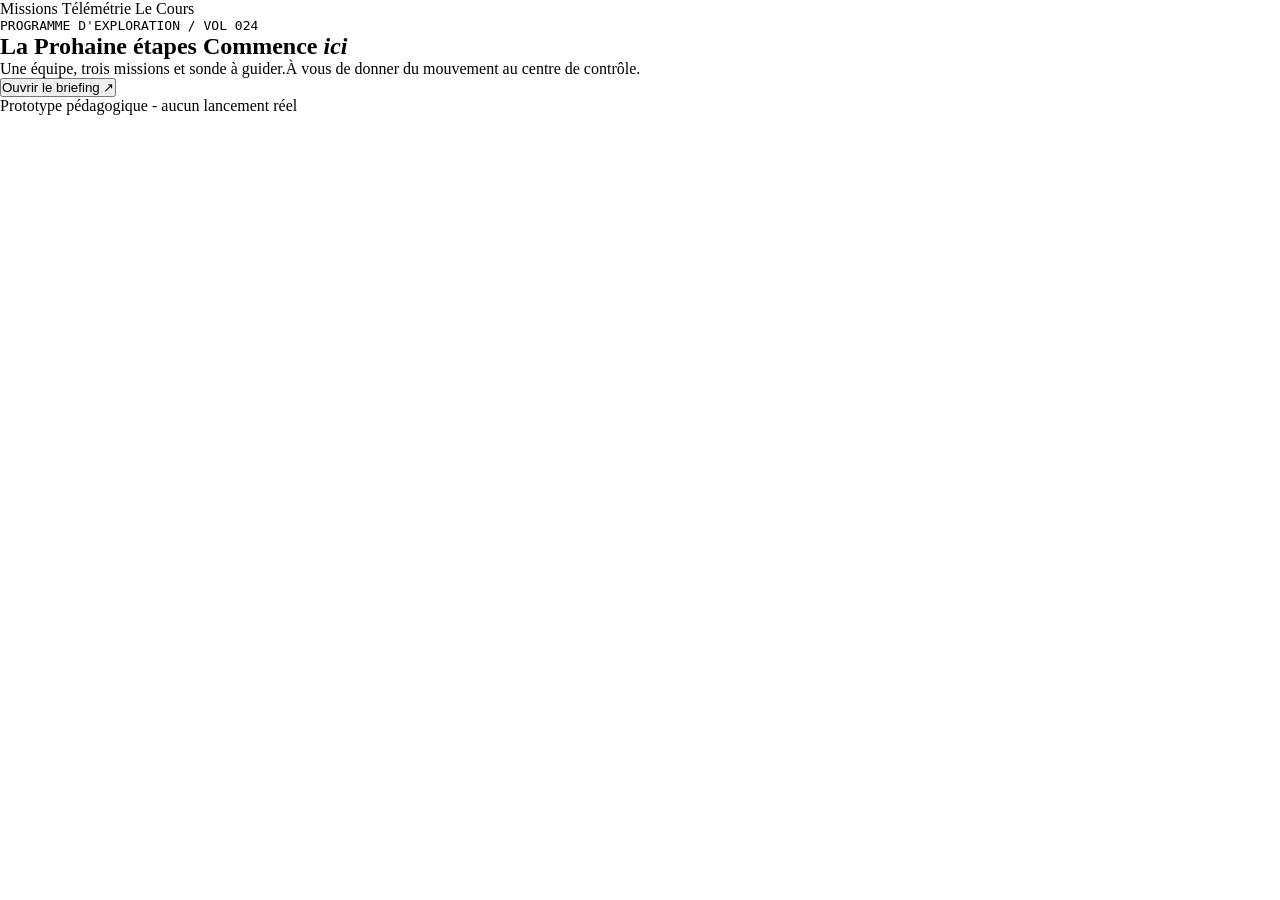
==== html/home.html @ 270e5af7 "creation des différrente page et début de création du contenue du home.html et home.css" ====
<!DOCTYPE html>
<html lang="en">
<head>
    <meta charset="UTF-8">
    <meta name="viewport" content="width=device-width, initial-scale=1.0">
    <title>Orbit | Le Centre de controle</title>
    <link rel="stylesheet" href="../css/home.css">
</head>
<body>
    <section id="navbar">
    <nav>
        <ul>
            <li>Missions</li>
            <li>Télémétrie</li>
            <li>Le Cours</li>

        </ul>

    </nav>
    </section>

    <section id="principal">

        <pre>PROGRAMME D'EXPLORATION / VOL 024</pre>
        <h1>La Prohaine étapes Commence <i>ici</i></h1>

        <P>Une équipe, trois missions et sonde à guider.À vous de donner du mouvement au centre de contrôle.</P>

        <button>
            <p>Ouvrir le briefing ↗</p>
        </button>
        <P>Prototype pédagogique - aucun lancement réel</P>


    </section>
    <section id="missions">

    </section>
    <section id="mission_en_mouvement">


    </section>
    <search id="equipe_et_consignes">
        <section class="equipe">

        </section>

        <section class="consignes">

        </section>

    </search>
    <footer>



    </footer>
</body>
</html>
---- css/home.css ----
*{
    padding: 0%;
    margin: 0%;
}
:root{
    --color-main: #F5F2E8;
    --color-txt-button: white;  
  --accent-primary: #006549;
  --accent-light: #A3C5B5; 
  --text-primary: #1D1D1D;     
  --text-secondary: #5A5A5A; 
  --status-success: #2E6F40; 
   --status-warning: #D15B47;
  --status-inactive: #E0E0E0;
  --border-color: #EAEAEA;
  
}
}
body{
    background-color: var(--color-main);

}
#navbar{
    nav{
        background-color: var(--color-button);
        ul{
            li{ 
                display: inline-flex;
                flex-direction: row;
                justify-items: end               
        }
    }
}
#principal{
    button{
        color: var(--color-txt-button );
        border-radius: 0.4rem;
        font-size: 1rem;
        padding: 0.5rem;
        box-shadow: none;
        background-color: var(--color-button);
    }
}
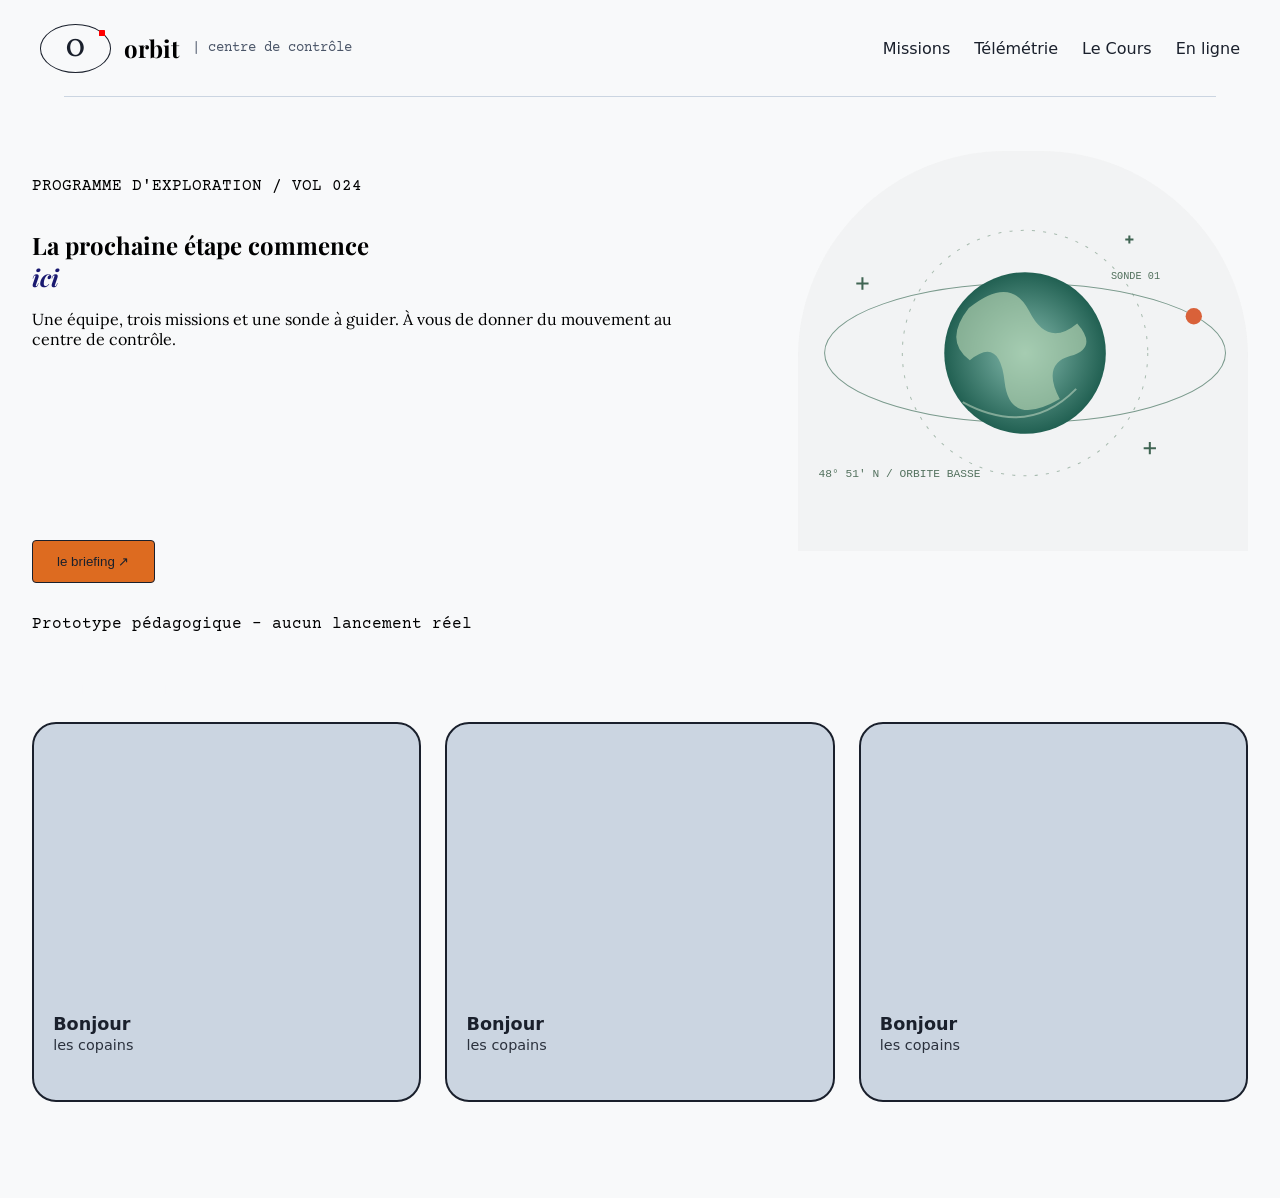
==== commit b13b0506: "amelioration nav + ajout card + image" ====
--- a/html/home.html
+++ b/html/home.html
@@ -1,59 +1,167 @@
 <!DOCTYPE html>
-<html lang="en">
+<html lang="fr-BE">
+
 <head>
     <meta charset="UTF-8">
     <meta name="viewport" content="width=device-width, initial-scale=1.0">
-    <title>Orbit | Le Centre de controle</title>
+    <title>Orbit | Le Centre de contrôle</title>
     <link rel="stylesheet" href="../css/home.css">
 </head>
+
 <body>
-    <section id="navbar">
+    <!-- NAVIGATION BAR -->
+ <section id="navbar">
     <nav>
+        <div class="bloc-logo">
+            <div class="logo">
+                <p>O</p>
+                <div class="red_square"></div>
+            </div>
+            <h4>orbit</h4>
+            <pre class="centre">| centre de contrôle</pre>
+        </div>
+
         <ul>
-            <li>Missions</li>
-            <li>Télémétrie</li>
-            <li>Le Cours</li>
+            <li><a href="../html/missions.html">Missions</a></li>
+            <li><a href="../html/Telemetrie.html">Télémétrie</a></li>
+            <li><a href="../html/cours.html">Le Cours</a></li>
+            <li>En ligne</li>
+        </ul>
+        
+        <div class="ligne"></div>
+    </nav>
+</section>
 
-        </ul>
+    <!-- SECTION PRINCIPALE -->
+        <section id="principal">
+        
 
-    </nav>
-    </section>
-
-    <section id="principal">
-
-        <pre>PROGRAMME D'EXPLORATION / VOL 024</pre>
-        <h1>La Prohaine étapes Commence <i>ici</i></h1>
-
-        <P>Une équipe, trois missions et sonde à guider.À vous de donner du mouvement au centre de contrôle.</P>
-
-        <button>
-            <p>Ouvrir le briefing ↗</p>
-        </button>
-        <P>Prototype pédagogique - aucun lancement réel</P>
-
-
-    </section>
-    <section id="missions">
-
-    </section>
-    <section id="mission_en_mouvement">
-
-
-    </section>
-    <search id="equipe_et_consignes">
-        <section class="equipe">
-
+            <pre>PROGRAMME D'EXPLORATION / VOL 024</pre>
+            <h1>La prochaine étape commence <i>ici</i></h1>
+            <p>Une équipe, trois missions et une sonde à guider. À vous de donner du mouvement au centre de contrôle.</p>
+            <svg viewBox="0 0 440 310" xmlns="http://www.w3.org/2000/svg">
+      <defs>
+        <radialGradient id="planet">
+          <stop stop-color="#88beb1" />
+          <stop offset="1" stop-color="#216052" />
+        </radialGradient>
+      </defs>
+      <circle
+        cx="222"
+        cy="157"
+        r="120"
+        fill="none"
+        stroke="#a9bcb0"
+        stroke-dasharray="3 8"
+      />
+      <ellipse
+        cx="222"
+        cy="157"
+        rx="196"
+        ry="68"
+        fill="none"
+        stroke="#7c9b8e"
+      />
+      <circle id="splanet" cx="222" cy="157" r="79" fill="url(#planet)" />
+      <path
+        d="M167 113q41-33 59 3t47 12q21 24-7 32t-10 42q-49 28-54-17t-34-21q-26-19-1-51"
+        fill="#b6d4b3"
+        opacity=".65"
+      />
+      <path
+        d="M161 205q64 35 111-13"
+        fill="none"
+        stroke="#d1e4cd"
+        stroke-width="2"
+        opacity=".5"
+      />
+      <circle cx="387" cy="121" r="8" fill="#d96139" />
+      <path
+        d="M57 89h12m-6-6v12M338 250h12m-6-6v12M320 46h8m-4-4v8"
+        stroke="#406453"
+        stroke-width="2"
+      />
+      <text
+        x="20"
+        y="278"
+        fill="#53715e"
+        font-size="11"
+        font-family="monospace"
+      >
+        48° 51′ N / ORBITE BASSE
+      </text>
+      <text
+        x="306"
+        y="85"
+        fill="#53715e"
+        font-size="10"
+        font-family="monospace"
+      >
+        SONDE 01
+      </text>
+    </svg>
+            
+            <button><a href="https://google.com"> le briefing ↗</a></button>
+            
+            <pre class="prototype">Prototype pédagogique - aucun lancement réel</pre>
+            <div class="ligne"></div>
         </section>
 
-        <section class="consignes">
+        <!-- SECTION MISSIONS -->
+        <section id="missions">
+            <pre class="feuille">01 / FEUILLE DE ROUTE</pre>
+            
+            <div id="vos_missions">
+                <div class="card">
+                    <div class="card-head">
+                        <!-- <img src="../img/photomat-automobile-3204789.jpg" alt="Description de la photo automobile"> -->
+                    </div>
+                    <div class="card-body">
+                        <h4 class="card-title">Bonjour</h4>
+                        <p class="card-text">les copains</p>
+                    </div>
+                </div>
 
+                <div class="card">
+                    <div class="card-head">
+                        <!-- <img src="../img/photomat-automobile-3204789.jpg" alt="Description de la photo automobile"> -->
+                    </div>
+                    <div class="card-body">
+                        <h4 class="card-title">Bonjour</h4>
+                        <p class="card-text">les copains</p>
+                    </div>
+                </div>
+
+                <div class="card">
+                    <div class="card-head">
+                        <!-- <img src="../img/photomat-automobile-3204789.jpg" alt="Description de la photo automobile"> -->
+                    </div>
+                    <div class="card-body">
+                        <h4 class="card-title">Bonjour</h4>
+                        <p class="card-text">les copains</p>
+                    </div>
+                </div>
+            </div>
         </section>
 
-    </search>
+        <section id="mission_en_mouvement">
+            <!-- Contenu futur -->
+        </section>
+
+        <div id="equipe_et_consignes">
+            <section class="equipe">
+                <!-- Contenu équipe -->
+            </section>
+
+            <section class="consignes">
+                <!-- Contenu consignes -->
+            </section>
+        </div>
+    </main>
+
     <footer>
-
-
-
+        <!-- Pied de page -->
     </footer>
 </body>
-</html> +
+</html>
--- a/css/home.css
+++ b/css/home.css
@@ -1,43 +1,268 @@
-*{
-    padding: 0%;
-    margin: 0%;
-}
-:root{
-    --color-main: #F5F2E8;
-    --color-txt-button: white;  
-  --accent-primary: #006549;
-  --accent-light: #A3C5B5; 
-  --text-primary: #1D1D1D;     
-  --text-secondary: #5A5A5A; 
-  --status-success: #2E6F40; 
-   --status-warning: #D15B47;
-  --status-inactive: #E0E0E0;
-  --border-color: #EAEAEA;
-  
-}
-}
-body{
+/* 1. Imports de polices (au tout début du fichier) */
+@import url('https://fonts.googleapis.com/css2?family=Courier+Prime:ital,wght@0,400;0,700;1,400;1,700&family=Lora:ital,wght@0,400;0,700;1,400&family=Playfair+Display:ital,wght@0,400;0,700;1,400&display=swap');
+
+/* 2. Reset des marges et paddings */
+* {
+    padding: 0;
+    margin: 0;
+    box-sizing: border-box;
+}
+
+/* 3. Variables globales */
+:root {    
+    --color-main: #F8F9FA;      
+    --color-text-main: #1A202C;  
+    --color-txt-button: #FFFFFF;
+    --accent-primary: #191970;   
+    --accent-light: #D4AF37;     
+    --text-primary: #1A202C;     
+    --text-secondary: #4A5568;   
+    --status-success: #2F855A;   
+    --status-warning: #DD6B20;   
+    --status-inactive: #A0AEC0;  
+    --border-color: #E2E8F0;    
+    --square-color: red;
+    --line-color: #CBD5E1;
+    --light-gray: #e0e0e042;      
+
+    
+    /* Polices */
+    --font-principal: 'Playfair Display', serif;
+    --font-text: 'Lora', serif;
+    --font-pre: 'Courier Prime', monospace;
+}
+
+body {
     background-color: var(--color-main);
-
-}
-#navbar{
-    nav{
-        background-color: var(--color-button);
-        ul{
-            li{ 
-                display: inline-flex;
-                flex-direction: row;
-                justify-items: end               
-        }
-    }
-}
-#principal{
-    button{
-        color: var(--color-txt-button );
-        border-radius: 0.4rem;
-        font-size: 1rem;
-        padding: 0.5rem;
-        box-shadow: none;
-        background-color: var(--color-button);
-    }
-}
+    font-family: system-ui, -apple-system, BlinkMacSystemFont, 'Segoe UI', Roboto, Oxygen, Ubuntu, Cantarell, sans-serif;
+}
+
+/* --- HOVER DES LIENS --- */
+a {
+    text-decoration: none;
+    position: relative;
+    color: var(--color-text-main);
+
+    &::after {
+        position: absolute;
+        content: '';
+        left: 0;
+        width: 100%;
+        height: 1px;
+        bottom: -2px;
+        background-color: var(--color-text-main);
+        transform: scaleX(0);
+        transform-origin: bottom right;
+        transition: transform 0.5s ease-out;
+    } 
+    &:hover::after {
+        transform: scaleX(1);
+        transform-origin: bottom left;
+    }
+}
+
+/* --- NAVIGATION HEADER --- */
+#navbar nav {
+    background-color: var(--color-main);
+    display: flex; 
+    justify-content: space-between;
+    align-items: center; 
+    padding: 1.5rem 2.5rem;
+    position: relative;
+
+    .bloc-logo {
+        display: flex;
+        align-items: center; 
+        gap: 0.8rem; 
+        .logo {
+            display: flex;
+            align-items: center;
+            justify-content: center;
+            position: relative;
+            border: 1px solid var(--color-text-main);
+            width: 7ch;
+            height: 4.8ch;
+            border-radius: 100%;
+
+            p {
+                font-family: var(--font-text);
+                font-weight: 600;
+                color: var(--color-text-main);
+                font-size: 1.5rem;
+                line-height: 1;
+            }
+
+            .red_square {
+                background-color: var(--square-color);
+                width: 6px;
+                height: 6px;
+                border-radius: 10%;
+                position: absolute;
+                top: 5px;
+                right: 5px;
+            }
+        }
+
+        h4 {
+            font-family: var(--font-principal);
+            font-size: 1.5rem;
+            line-height: 1;
+            margin: 0;
+        }
+
+        pre.centre {
+            font-family: var(--font-pre);
+            font-size: 0.9rem;
+            color: var(--text-secondary);
+            margin: 0;
+        }
+    }
+
+    ul {
+        list-style: none;
+        display: flex;
+        gap: 1.5rem;
+        align-items: center;
+        margin: 0;
+        padding: 0;
+
+        li { 
+            color: var(--color-text-main);
+        }
+    }
+
+    .ligne {
+        position: absolute;
+        bottom: 0;
+        left: 5%;
+        border-bottom: 1px solid var(--line-color);
+        width: 90%;
+    }
+}
+/* --- SECTION PRINCIPALE --- */
+#principal {
+
+    padding: 0 2rem;
+
+    pre {
+        display: flex;
+        margin-top: 5rem;
+        padding-bottom: 2vh;
+        font-family: var(--font-pre);
+    }
+    h1 {
+        margin-top: 1rem;
+        max-width: 40dvh;
+        font-family: var(--font-principal);
+        i{
+            color: var(--accent-primary);
+        }
+    }
+
+    p {
+        margin-top: 1rem;
+        max-width: 650px;
+        font-family: var(--font-text);
+    }
+        svg{
+    width: 50dvh;
+    background-color: var(--light-gray);
+    border-radius: 23dvh 23dvh 0dvh 0dvh;
+    display: flex;
+    height: 25rem;
+    justify-self: end;
+    margin-top: -22dvh;
+    margin-left: auto;        
+}
+    button {
+        display: inline-flex;
+        align-items: center;
+        padding: 0.8rem 1.5rem;
+        border: 1px solid var(--color-text-main);
+        border-radius: 0.25rem;
+        margin-top: 2rem;
+        background-color: var(--status-warning);
+        cursor: pointer;
+        margin-top: -5dvh;
+
+        a {
+            display: inline-block;
+        }
+    } 
+    .prototype {
+        margin-top: 2rem;
+    }
+}
+
+/* --- SECTION MISSIONS --- */
+#missions {
+    padding: 2rem;
+
+    .feuille {
+        font-size: 0.8rem;
+        font-weight: bold;
+        letter-spacing: 0.05em;
+        margin-bottom: 1.5rem;
+        color: #F8F9FA;
+        background: none;
+        border: none;
+        padding: 0;
+    }
+
+    #vos_missions {
+        display: flex;
+        flex-direction: row;
+        justify-content: center;
+        gap: 1.5rem;
+        margin-bottom: 4rem;
+        margin-top: 1rem;
+        
+        .card {
+            display: flex; 
+            flex-direction: column; 
+            flex: 1;
+            max-width: 450px;
+            height: 380px;
+            border-radius: 1.5rem;
+            background-color: var(--line-color);
+            overflow: hidden;
+            border: 2px solid var(--color-text-main);
+        }
+
+        .card-head {
+            width: 100%;
+            height: 65%;
+            
+            img {
+                display: block;
+                width: 100%;
+                height: 100%;
+                opacity: 1;
+                object-fit: cover;
+            }
+        }
+
+        .card-body {
+            display: flex;
+            flex-direction: column;
+            justify-content: center; 
+            padding: 1.2rem; 
+            height: 35%;
+            color: #ffffff;
+
+            .card-title {
+                margin-bottom: 0.2rem;
+                font-size: 1.1rem;
+                color: var(--color-text-main);
+                font-weight: bolder;
+            }
+            .card-text {
+                margin: 0;
+                font-size: 0.9rem;
+                opacity: 0.9;
+                color: var(--color-text-main);
+            }
+        }
+    }
+    
+}
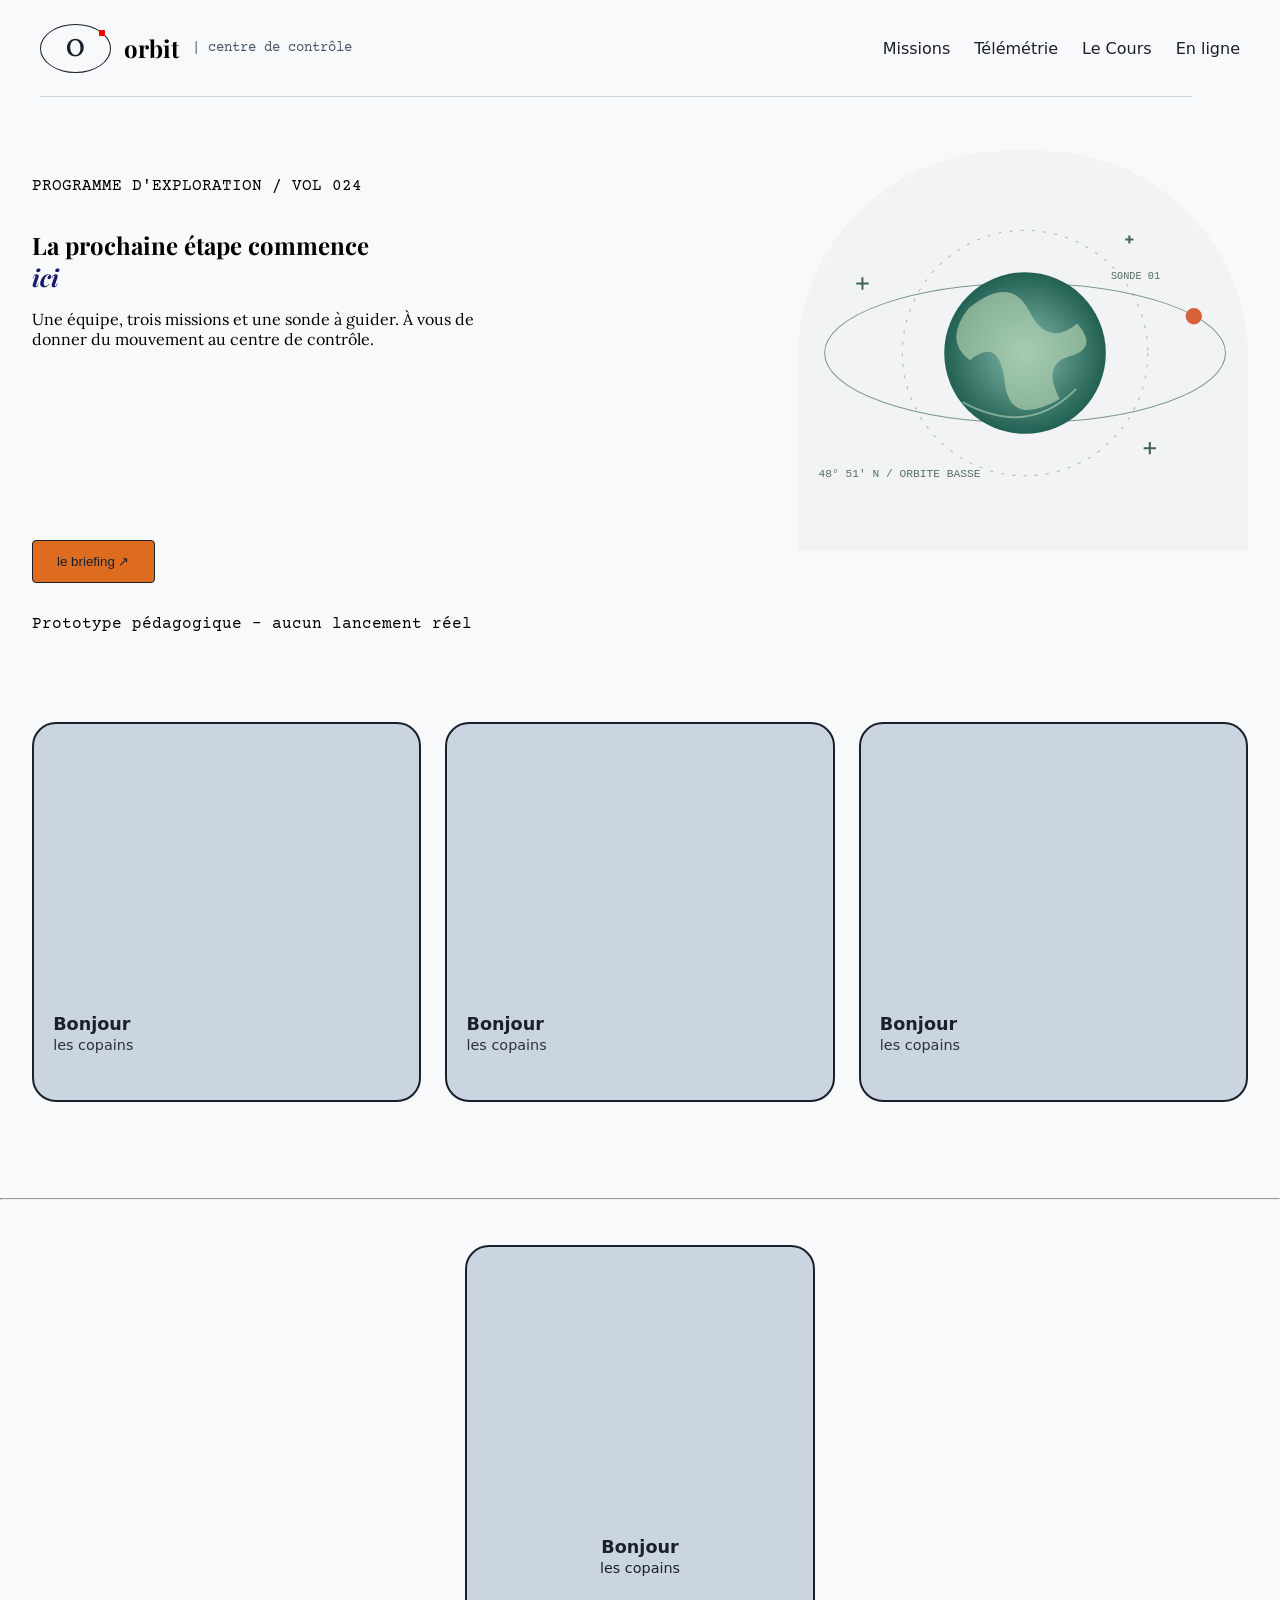
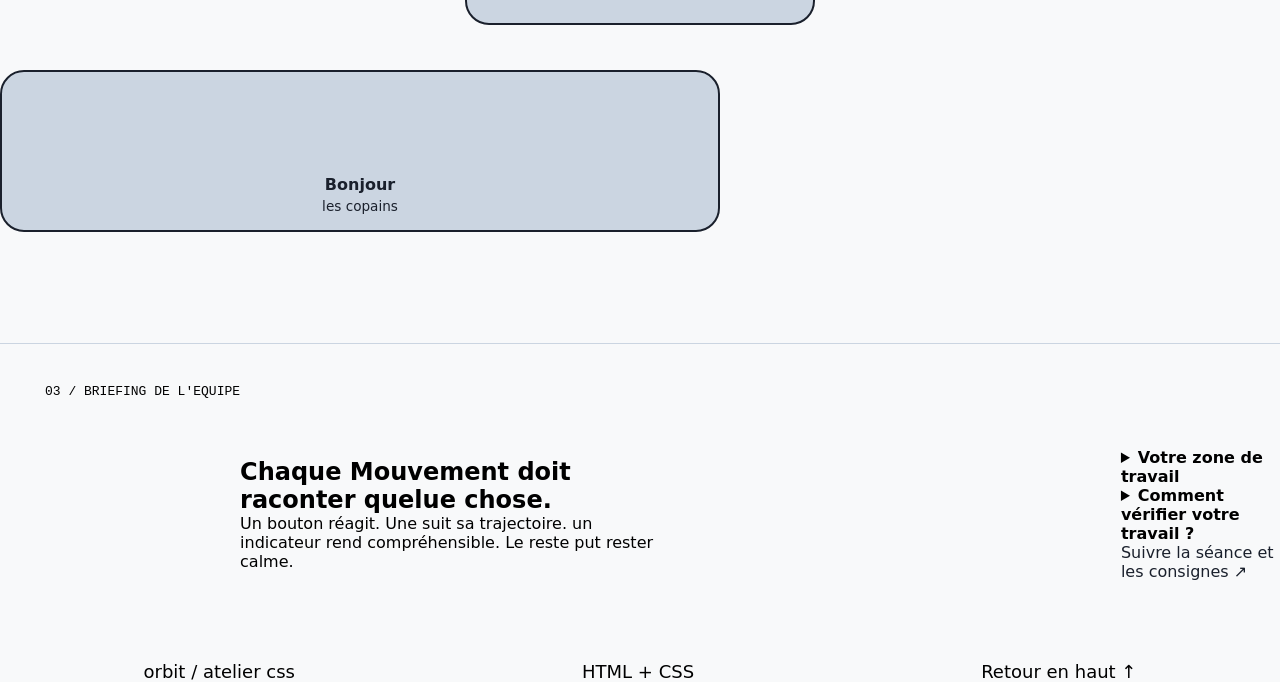
==== commit fa20e33d: "ajout de secction briefing" ====
--- a/html/home.html
+++ b/html/home.html
@@ -6,161 +6,177 @@
     <meta name="viewport" content="width=device-width, initial-scale=1.0">
     <title>Orbit | Le Centre de contrôle</title>
     <link rel="stylesheet" href="../css/home.css">
-</head>
+    <link rel="stylesheet" href="../mission-orbit/animations.css"></head>
 
 <body>
     <!-- NAVIGATION BAR -->
- <section id="navbar">
-    <nav>
-        <div class="bloc-logo">
-            <div class="logo">
-                <p>O</p>
-                <div class="red_square"></div>
+    <section id="navbar">
+        <nav>
+            <div class="bloc-logo">
+                <div class="logo">
+                    <p>O</p>
+                    <div class="red_square"></div>
+                </div>
+                <h4>orbit</h4>
+                <pre class="centre">| centre de contrôle</pre>
             </div>
-            <h4>orbit</h4>
-            <pre class="centre">| centre de contrôle</pre>
+
+            <ul>
+                <li><a href="../html/missions.html">Missions</a></li>
+                <li><a href="../html/Telemetrie.html">Télémétrie</a></li>
+                <li><a href="../html/cours.html">Le Cours</a></li>
+                <li>En ligne</li>
+            </ul>
+
+            <div class="ligne"></div>
+        </nav>
+    </section>
+
+    <!-- SECTION PRINCIPALE -->
+    <section id="principal">
+
+
+        <pre>PROGRAMME D'EXPLORATION / VOL 024</pre>
+        <h1>La prochaine étape commence <i>ici</i></h1>
+        <p>Une équipe, trois missions et une sonde à guider. À vous de donner du mouvement au centre de contrôle.</p>
+        <svg viewBox="0 0 440 310" xmlns="http://www.w3.org/2000/svg">
+            <defs>
+                <radialGradient id="planet">
+                    <stop stop-color="#88beb1" />
+                    <stop offset="1" stop-color="#216052" />
+                </radialGradient>
+            </defs>
+            <circle cx="222" cy="157" r="120" fill="none" stroke="#a9bcb0" stroke-dasharray="3 8" />
+            <ellipse cx="222" cy="157" rx="196" ry="68" fill="none" stroke="#7c9b8e" />
+            <circle id="splanet" cx="222" cy="157" r="79" fill="url(#planet)" />
+            <path d="M167 113q41-33 59 3t47 12q21 24-7 32t-10 42q-49 28-54-17t-34-21q-26-19-1-51" fill="#b6d4b3"
+                opacity=".65" />
+            <path d="M161 205q64 35 111-13" fill="none" stroke="#d1e4cd" stroke-width="2" opacity=".5" />
+            <circle cx="387" cy="121" r="8" fill="#d96139" />
+            <path d="M57 89h12m-6-6v12M338 250h12m-6-6v12M320 46h8m-4-4v8" stroke="#406453" stroke-width="2" />
+            <text x="20" y="278" fill="#53715e" font-size="11" font-family="monospace">
+                48° 51′ N / ORBITE BASSE
+            </text>
+            <text x="306" y="85" fill="#53715e" font-size="10" font-family="monospace">
+                SONDE 01
+            </text>
+        </svg>
+
+        <button><a href="https://google.com"> le briefing ↗</a></button>
+
+        <pre class="prototype">Prototype pédagogique - aucun lancement réel</pre>
+        <div class="ligne"></div>
+    </section>
+
+    <!-- SECTION MISSIONS -->
+    <section id="missions">
+        <pre class="feuille">01 / FEUILLE DE ROUTE</pre>
+
+        <div id="vos_missions">
+            <div class="card">
+                <div class="card-head">
+                    <!-- <img src="../img/photomat-automobile-3204789.jpg" alt="Description de la photo automobile"> -->
+                </div>
+                <div class="card-body">
+                    <h4 class="card-title">Bonjour</h4>
+                    <p class="card-text">les copains</p>
+                </div>
+            </div>
+
+            <div class="card">
+                <div class="card-head">
+                    <!-- <img src="../img/photomat-automobile-3204789.jpg" alt="Description de la photo automobile"> -->
+                </div>
+                <div class="card-body">
+                    <h4 class="card-title">Bonjour</h4>
+                    <p class="card-text">les copains</p>
+                </div>
+            </div>
+
+            <div class="card">
+                <div class="card-head">
+                    <!-- <img src="../img/photomat-automobile-3204789.jpg" alt="Description de la photo automobile"> -->
+                </div>
+                <div class="card-body">
+                    <h4 class="card-title">Bonjour</h4>
+                    <p class="card-text">les copains</p>
+                </div>
+            </div>
+        </div>
+    </section>
+    <hr>
+
+    <section id="mission_en_mouvement">
+        <!-- <h4>La Missions en mouvement</h4> -->
+        <!--             
+            <div class="controle">
+                <input type="checkbox">
+                contrôle à cfonnecter en E7. Au Clavier : <kbd>Tab</kbd> puis <kbd>Espace</kbd>
+            </div> -->
+
+        <div class="card-1">
+
+            <div class="card-head">
+                <!-- <img src="../img/photomat-automobile-3204789.jpg" alt="Description de la photo automobile"> -->
+            </div>
+            <div class="card-body">
+                <h4 class="card-title">Bonjour</h4>
+                <p class="card-text">les copains</p>
+            </div>
         </div>
 
-        <ul>
-            <li><a href="../html/missions.html">Missions</a></li>
-            <li><a href="../html/Telemetrie.html">Télémétrie</a></li>
-            <li><a href="../html/cours.html">Le Cours</a></li>
-            <li>En ligne</li>
-        </ul>
-        
-        <div class="ligne"></div>
-    </nav>
-</section>
+        <div class="card-2">
+            <div class="card-head">
+                <!-- <img src="../img/photomat-automobile-3204789.jpg" alt="Description de la photo automobile"> -->
+            </div>
+            <div class="card-body">
+                <h4 class="card-title">Bonjour</h4>
+                <p class="card-text">les copains</p>
+            </div>
+        </div>
 
-    <!-- SECTION PRINCIPALE -->
-        <section id="principal">
-        
+        </div>
+        </div>
 
-            <pre>PROGRAMME D'EXPLORATION / VOL 024</pre>
-            <h1>La prochaine étape commence <i>ici</i></h1>
-            <p>Une équipe, trois missions et une sonde à guider. À vous de donner du mouvement au centre de contrôle.</p>
-            <svg viewBox="0 0 440 310" xmlns="http://www.w3.org/2000/svg">
-      <defs>
-        <radialGradient id="planet">
-          <stop stop-color="#88beb1" />
-          <stop offset="1" stop-color="#216052" />
-        </radialGradient>
-      </defs>
-      <circle
-        cx="222"
-        cy="157"
-        r="120"
-        fill="none"
-        stroke="#a9bcb0"
-        stroke-dasharray="3 8"
-      />
-      <ellipse
-        cx="222"
-        cy="157"
-        rx="196"
-        ry="68"
-        fill="none"
-        stroke="#7c9b8e"
-      />
-      <circle id="splanet" cx="222" cy="157" r="79" fill="url(#planet)" />
-      <path
-        d="M167 113q41-33 59 3t47 12q21 24-7 32t-10 42q-49 28-54-17t-34-21q-26-19-1-51"
-        fill="#b6d4b3"
-        opacity=".65"
-      />
-      <path
-        d="M161 205q64 35 111-13"
-        fill="none"
-        stroke="#d1e4cd"
-        stroke-width="2"
-        opacity=".5"
-      />
-      <circle cx="387" cy="121" r="8" fill="#d96139" />
-      <path
-        d="M57 89h12m-6-6v12M338 250h12m-6-6v12M320 46h8m-4-4v8"
-        stroke="#406453"
-        stroke-width="2"
-      />
-      <text
-        x="20"
-        y="278"
-        fill="#53715e"
-        font-size="11"
-        font-family="monospace"
-      >
-        48° 51′ N / ORBITE BASSE
-      </text>
-      <text
-        x="306"
-        y="85"
-        fill="#53715e"
-        font-size="10"
-        font-family="monospace"
-      >
-        SONDE 01
-      </text>
-    </svg>
-            
-            <button><a href="https://google.com"> le briefing ↗</a></button>
-            
-            <pre class="prototype">Prototype pédagogique - aucun lancement réel</pre>
-            <div class="ligne"></div>
+        <div class="ligne-bas"></div>
+
+    </section>
+
+
+    <div id="briefing_et_consignes">
+        <pre>03 / BRIEFING DE L'EQUIPE</pre>
+
+        <section class="equipe">
+            <h2>Chaque Mouvement doit raconter quelue chose.</h2>
+            <p>Un bouton réagit. Une suit sa trajectoire. un indicateur rend compréhensible. Le reste put rester calme.
+            </p>
         </section>
 
-        <!-- SECTION MISSIONS -->
-        <section id="missions">
-            <pre class="feuille">01 / FEUILLE DE ROUTE</pre>
-            
-            <div id="vos_missions">
-                <div class="card">
-                    <div class="card-head">
-                        <!-- <img src="../img/photomat-automobile-3204789.jpg" alt="Description de la photo automobile"> -->
-                    </div>
-                    <div class="card-body">
-                        <h4 class="card-title">Bonjour</h4>
-                        <p class="card-text">les copains</p>
-                    </div>
-                </div>
-
-                <div class="card">
-                    <div class="card-head">
-                        <!-- <img src="../img/photomat-automobile-3204789.jpg" alt="Description de la photo automobile"> -->
-                    </div>
-                    <div class="card-body">
-                        <h4 class="card-title">Bonjour</h4>
-                        <p class="card-text">les copains</p>
-                    </div>
-                </div>
-
-                <div class="card">
-                    <div class="card-head">
-                        <!-- <img src="../img/photomat-automobile-3204789.jpg" alt="Description de la photo automobile"> -->
-                    </div>
-                    <div class="card-body">
-                        <h4 class="card-title">Bonjour</h4>
-                        <p class="card-text">les copains</p>
-                    </div>
-                </div>
-            </div>
+        <section class="consignes">
+            <details>
+                <summary><b>Votre zone de travail</b></summary>
+                <p>complétez les repères E1 à E8 dans les annimation.css
+                    Le HTML et la mise en page sont déjà prête
+                </p>
+            </details>
+            <details>
+                <summary><b>Comment vérifier votre travail ?</b></summary>
+                <p>Testez le survol et le retour, puis.Recharger pour observer les applicatios et activez la
+                    réductiondentspour contrôler l'accessibilité</p>
+            </details>
+            <a href="/html/missions.html">Suivre la séance et les consignes ↗</a>
         </section>
-
-        <section id="mission_en_mouvement">
-            <!-- Contenu futur -->
-        </section>
-
-        <div id="equipe_et_consignes">
-            <section class="equipe">
-                <!-- Contenu équipe -->
-            </section>
-
-            <section class="consignes">
-                <!-- Contenu consignes -->
-            </section>
-        </div>
-    </main>
+    </div>
 
     <footer>
-        <!-- Pied de page -->
+        <div class="gauche">
+            <p>orbit / atelier css</p>
+        </div>
+        <div class="centre">HTML + CSS</p>
+        </div>
+        <div class="droite">
+            <p>Retour en haut ↑</p>
+            <div>
     </footer>
 </body>
 
--- a/css/home.css
+++ b/css/home.css
@@ -9,23 +9,23 @@
 }
 
 /* 3. Variables globales */
-:root {    
-    --color-main: #F8F9FA;      
-    --color-text-main: #1A202C;  
+:root {
+    --color-main: #F8F9FA;
+    --color-text-main: #1A202C;
     --color-txt-button: #FFFFFF;
-    --accent-primary: #191970;   
-    --accent-light: #D4AF37;     
-    --text-primary: #1A202C;     
-    --text-secondary: #4A5568;   
-    --status-success: #2F855A;   
-    --status-warning: #DD6B20;   
-    --status-inactive: #A0AEC0;  
-    --border-color: #E2E8F0;    
+    --accent-primary: #191970;
+    --accent-light: #D4AF37;
+    --text-primary: #1A202C;
+    --text-secondary: #4A5568;
+    --status-success: #2F855A;
+    --status-warning: #DD6B20;
+    --status-inactive: #A0AEC0;
+    --border-color: #E2E8F0;
     --square-color: red;
     --line-color: #CBD5E1;
-    --light-gray: #e0e0e042;      
-
-    
+    --light-gray: #e0e0e042;
+
+
     /* Polices */
     --font-principal: 'Playfair Display', serif;
     --font-text: 'Lora', serif;
@@ -42,38 +42,22 @@
     text-decoration: none;
     position: relative;
     color: var(--color-text-main);
-
-    &::after {
-        position: absolute;
-        content: '';
-        left: 0;
-        width: 100%;
-        height: 1px;
-        bottom: -2px;
-        background-color: var(--color-text-main);
-        transform: scaleX(0);
-        transform-origin: bottom right;
-        transition: transform 0.5s ease-out;
-    } 
-    &:hover::after {
-        transform: scaleX(1);
-        transform-origin: bottom left;
-    }
 }
 
 /* --- NAVIGATION HEADER --- */
 #navbar nav {
     background-color: var(--color-main);
-    display: flex; 
+    display: flex;
     justify-content: space-between;
-    align-items: center; 
+    align-items: center;
     padding: 1.5rem 2.5rem;
     position: relative;
 
     .bloc-logo {
         display: flex;
-        align-items: center; 
-        gap: 0.8rem; 
+        align-items: center;
+        gap: 0.8rem;
+
         .logo {
             display: flex;
             align-items: center;
@@ -126,7 +110,7 @@
         margin: 0;
         padding: 0;
 
-        li { 
+        li {
             color: var(--color-text-main);
         }
     }
@@ -134,12 +118,14 @@
     .ligne {
         position: absolute;
         bottom: 0;
-        left: 5%;
+        left: auto;
         border-bottom: 1px solid var(--line-color);
         width: 90%;
     }
 }
+
 /* --- SECTION PRINCIPALE --- */
+
 #principal {
 
     padding: 0 2rem;
@@ -150,30 +136,34 @@
         padding-bottom: 2vh;
         font-family: var(--font-pre);
     }
+
     h1 {
         margin-top: 1rem;
         max-width: 40dvh;
         font-family: var(--font-principal);
-        i{
+
+        i {
             color: var(--accent-primary);
         }
     }
 
     p {
         margin-top: 1rem;
-        max-width: 650px;
+        max-width: 50dvh;
         font-family: var(--font-text);
     }
-        svg{
-    width: 50dvh;
-    background-color: var(--light-gray);
-    border-radius: 23dvh 23dvh 0dvh 0dvh;
-    display: flex;
-    height: 25rem;
-    justify-self: end;
-    margin-top: -22dvh;
-    margin-left: auto;        
-}
+
+    svg {
+        width: 50dvh;
+        background-color: var(--light-gray);
+        border-radius: 23dvh 23dvh 0dvh 0dvh;
+        display: flex;
+        height: 25rem;
+        justify-self: end;
+        margin-top: -22dvh;
+        margin-left: auto;
+    }
+
     button {
         display: inline-flex;
         align-items: center;
@@ -188,7 +178,8 @@
         a {
             display: inline-block;
         }
-    } 
+    }
+
     .prototype {
         margin-top: 2rem;
     }
@@ -197,6 +188,7 @@
 /* --- SECTION MISSIONS --- */
 #missions {
     padding: 2rem;
+    position: relative;
 
     .feuille {
         font-size: 0.8rem;
@@ -216,10 +208,10 @@
         gap: 1.5rem;
         margin-bottom: 4rem;
         margin-top: 1rem;
-        
+
         .card {
-            display: flex; 
-            flex-direction: column; 
+            display: flex;
+            flex-direction: column;
             flex: 1;
             max-width: 450px;
             height: 380px;
@@ -232,7 +224,7 @@
         .card-head {
             width: 100%;
             height: 65%;
-            
+
             img {
                 display: block;
                 width: 100%;
@@ -245,8 +237,8 @@
         .card-body {
             display: flex;
             flex-direction: column;
-            justify-content: center; 
-            padding: 1.2rem; 
+            justify-content: center;
+            padding: 1.2rem;
             height: 35%;
             color: #ffffff;
 
@@ -256,6 +248,7 @@
                 color: var(--color-text-main);
                 font-weight: bolder;
             }
+
             .card-text {
                 margin: 0;
                 font-size: 0.9rem;
@@ -264,5 +257,199 @@
             }
         }
     }
-    
-}
+
+}
+
+/* --- CORRECTION CARD 1 (Mise en page verticale) --- */
+.card-1 {
+    margin-top: 15dvh;
+    display: flex;
+    justify-content: center;
+    flex-direction: column;
+    /* Rétabli en colonne pour correspondre au head/body vertical */
+    margin-top: 5vh;
+    width: 40%;
+    max-width: 350px;
+    height: 380px;
+    margin-left: auto;
+    margin-right: auto;
+    border-radius: 1.5rem;
+    background-color: var(--line-color);
+    overflow: hidden;
+    border: 2px solid var(--color-text-main);
+}
+
+.card-1 .card-head {
+    width: 100%;
+    height: 65%;
+    display: flex;
+
+    img {
+        width: 100%;
+        height: 100%;
+        opacity: 1;
+        object-fit: cover;
+    }
+}
+
+.card-1 .card-body {
+
+    display: flex;
+    flex-direction: column;
+    justify-content: center;
+    padding: 1.2rem;
+    height: 35%;
+
+    .card-title {
+        display: flex;
+        justify-content: center;
+        margin-bottom: 0.2rem;
+        font-size: 1.1rem;
+        color: var(--color-text-main);
+        font-weight: bolder;
+    }
+
+    .card-text {
+        display: flex;
+        justify-content: center;
+        margin: 0;
+        font-size: 0.9rem;
+        color: var(--color-text-main);
+    }
+}
+
+/* --- CORRECTION CARD 2 (Mise en page verticale conservée) --- */
+.card-2 {
+    margin-bottom: 15dvh;
+    display: flex;
+    flex-direction: column;
+    /* Votre structure initiale est conservée */
+    justify-content: center;
+    margin-top: 5vh;
+    max-width: 80dvh;
+    height: 18dvh;
+    border-radius: 1.5rem;
+    background-color: var(--line-color);
+    border: 2px solid var(--color-text-main);
+    overflow: hidden;
+    /* Évite que l'image ne dépasse des arrondis */
+}
+
+.card-2 .card-head {
+
+    display: flex;
+    flex-direction: column;
+    justify-content: center;
+    padding: 1.2rem;
+
+
+    width: 100%;
+    height: 80%;
+
+    img {
+        display: block;
+        width: 100%;
+        height: 100%;
+        object-fit: cover;
+    }
+}
+
+.card-2 .card-body {
+    display: flex;
+    flex-direction: column;
+    padding: 1rem 2.5rem;
+    justify-content: center;
+    height: 45%;
+
+    .card-title {
+        display: flex;
+        justify-content: center;
+        margin-bottom: 0.2rem;
+        font-size: 1rem;
+        color: var(--color-text-main);
+        font-weight: bolder;
+    }
+
+    .card-text {
+        display: flex;
+        justify-content: center;
+        margin: 0;
+        font-size: 0.85rem;
+        color: var(--color-text-main);
+    }
+
+}
+
+.ligne-bas {
+    display: flex;
+    justify-content: center;
+    position: relative;
+    bottom: 1.5rem;
+    left: auto;
+    width: 100%;
+    height: 1px;
+    border-bottom: 1px solid var(--line-color);
+
+}
+
+#briefing_et_consignes {
+    display: flex;
+    flex-direction: row;
+    justify-self: center;
+    padding: 0 auto;
+    margin-right: 0;
+    margin-left: 0;
+
+    pre {
+        margin-left: 5dvh;
+        margin-top: 1rem;
+
+    }
+
+    .equipe {
+        display: flex;
+        flex-direction: column;
+        justify-content: center;
+        margin-right: 50dvh;
+        margin-top: 5rem;
+
+
+    }
+
+    .consignes {
+        display: flex;
+        flex-direction: column;
+        justify-content: center;
+
+        margin-top: 5rem;
+    }
+        details{
+            max-width: 800dvh;
+        }
+}
+
+
+footer {
+    display: flex;
+    justify-content: space-around;
+    font-size: 2dvh;
+    margin-top: 5rem;
+
+    .gauhe {
+        p {
+            text-align: left;
+        }
+    }
+
+    .centre {
+        p {
+                color: var(--accent-light);
+        }
+    }
+
+    .droite {
+        p {
+            text-align: right;
+        }
+    }
+}
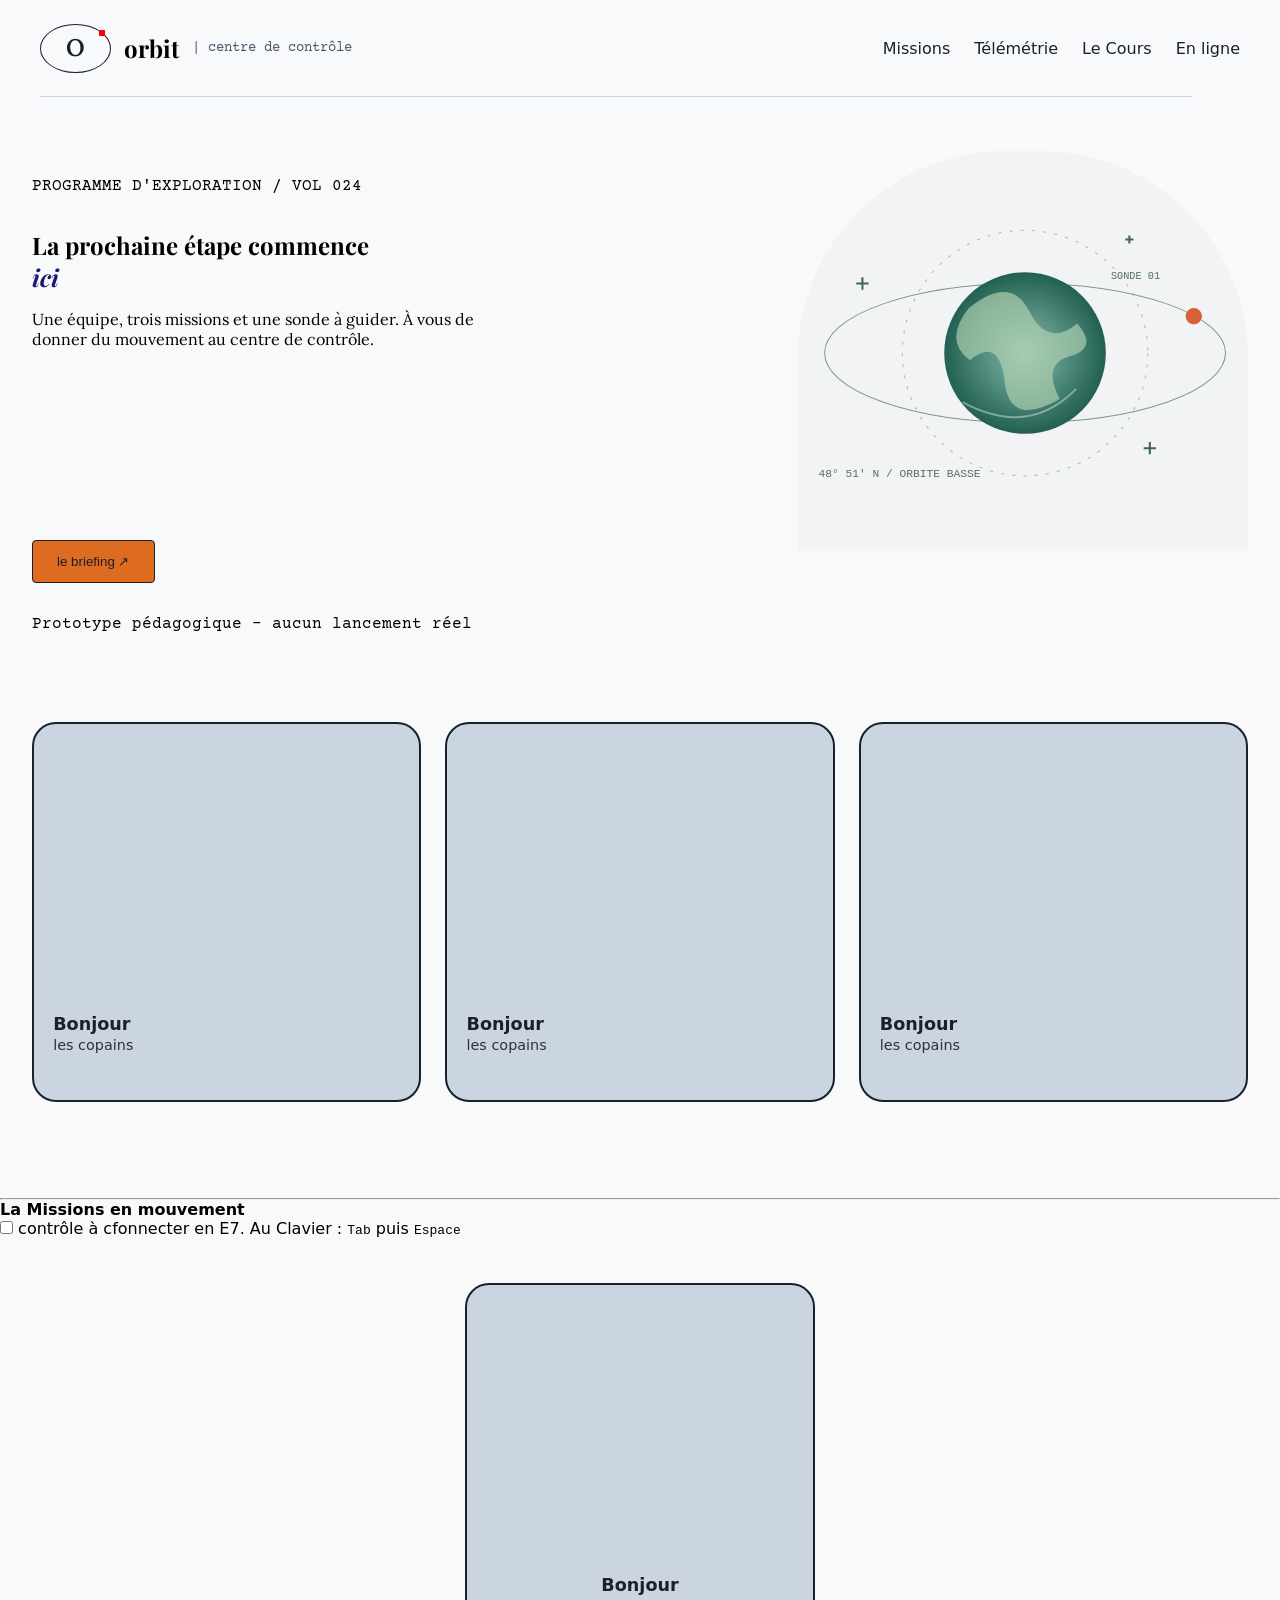
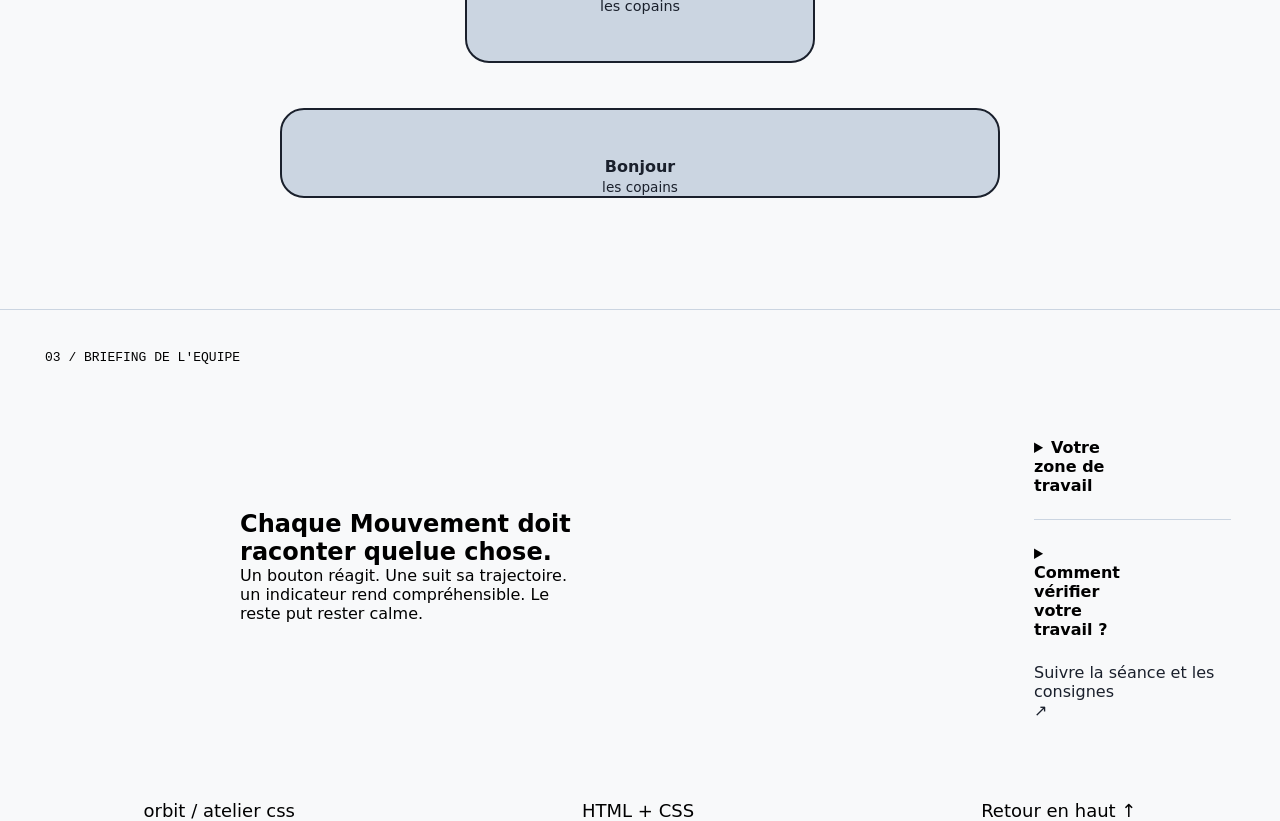
==== commit bb1e4fdc: "amélioration des 2 card" ====
--- a/html/home.html
+++ b/html/home.html
@@ -107,17 +107,17 @@
     <hr>
 
     <section id="mission_en_mouvement">
-        <!-- <h4>La Missions en mouvement</h4> -->
-        <!--             
+        <h4>La Missions en mouvement</h4>
+                  
             <div class="controle">
                 <input type="checkbox">
                 contrôle à cfonnecter en E7. Au Clavier : <kbd>Tab</kbd> puis <kbd>Espace</kbd>
-            </div> -->
+            </div> 
 
         <div class="card-1">
 
             <div class="card-head">
-                <!-- <img src="../img/photomat-automobile-3204789.jpg" alt="Description de la photo automobile"> -->
+            
             </div>
             <div class="card-body">
                 <h4 class="card-title">Bonjour</h4>
@@ -135,15 +135,14 @@
             </div>
         </div>
 
-        </div>
-        </div>
+      
 
         <div class="ligne-bas"></div>
 
     </section>
 
 
-    <div id="briefing_et_consignes">
+    <section id="briefing_et_consignes">
         <pre>03 / BRIEFING DE L'EQUIPE</pre>
 
         <section class="equipe">
@@ -159,14 +158,18 @@
                     Le HTML et la mise en page sont déjà prête
                 </p>
             </details>
+            
+            <div class="ligne-briefing"></div>
+
             <details>
+
                 <summary><b>Comment vérifier votre travail ?</b></summary>
                 <p>Testez le survol et le retour, puis.Recharger pour observer les applicatios et activez la
                     réductiondentspour contrôler l'accessibilité</p>
             </details>
-            <a href="/html/missions.html">Suivre la séance et les consignes ↗</a>
+            <a href="/html/missions.html">Suivre la séance et les consignes </a><a>↗</a>
         </section>
-    </div>
+    </section>
 
     <footer>
         <div class="gauche">
--- a/css/home.css
+++ b/css/home.css
@@ -3,112 +3,112 @@
 
 /* 2. Reset des marges et paddings */
 * {
-    padding: 0;
-    margin: 0;
+    padding   : 0;
+    margin    : 0;
     box-sizing: border-box;
 }
 
 /* 3. Variables globales */
 :root {
-    --color-main: #F8F9FA;
-    --color-text-main: #1A202C;
+    --color-main      : #F8F9FA;
+    --color-text-main : #1A202C;
     --color-txt-button: #FFFFFF;
-    --accent-primary: #191970;
-    --accent-light: #D4AF37;
-    --text-primary: #1A202C;
-    --text-secondary: #4A5568;
-    --status-success: #2F855A;
-    --status-warning: #DD6B20;
-    --status-inactive: #A0AEC0;
-    --border-color: #E2E8F0;
-    --square-color: red;
-    --line-color: #CBD5E1;
-    --light-gray: #e0e0e042;
+    --accent-primary  : #191970;
+    --accent-light    : #D4AF37;
+    --text-primary    : #1A202C;
+    --text-secondary  : #4A5568;
+    --status-success  : #2F855A;
+    --status-warning  : #DD6B20;
+    --status-inactive : #A0AEC0;
+    --border-color    : #E2E8F0;
+    --square-color    : red;
+    --line-color      : #CBD5E1;
+    --light-gray      : #e0e0e042;
 
 
     /* Polices */
     --font-principal: 'Playfair Display', serif;
-    --font-text: 'Lora', serif;
-    --font-pre: 'Courier Prime', monospace;
+    --font-text     : 'Lora', serif;
+    --font-pre      : 'Courier Prime', monospace;
 }
 
 body {
     background-color: var(--color-main);
-    font-family: system-ui, -apple-system, BlinkMacSystemFont, 'Segoe UI', Roboto, Oxygen, Ubuntu, Cantarell, sans-serif;
+    font-family     : system-ui, -apple-system, BlinkMacSystemFont, 'Segoe UI', Roboto, Oxygen, Ubuntu, Cantarell, sans-serif;
 }
 
 /* --- HOVER DES LIENS --- */
 a {
     text-decoration: none;
-    position: relative;
-    color: var(--color-text-main);
+    position       : relative;
+    color          : var(--color-text-main);
 }
 
 /* --- NAVIGATION HEADER --- */
 #navbar nav {
     background-color: var(--color-main);
-    display: flex;
-    justify-content: space-between;
-    align-items: center;
-    padding: 1.5rem 2.5rem;
-    position: relative;
+    display         : flex;
+    justify-content : space-between;
+    align-items     : center;
+    padding         : 1.5rem 2.5rem;
+    position        : relative;
 
     .bloc-logo {
-        display: flex;
+        display    : flex;
         align-items: center;
-        gap: 0.8rem;
+        gap        : 0.8rem;
 
         .logo {
-            display: flex;
-            align-items: center;
+            display        : flex;
+            align-items    : center;
             justify-content: center;
-            position: relative;
-            border: 1px solid var(--color-text-main);
-            width: 7ch;
-            height: 4.8ch;
-            border-radius: 100%;
+            position       : relative;
+            border         : 1px solid var(--color-text-main);
+            width          : 7ch;
+            height         : 4.8ch;
+            border-radius  : 100%;
 
             p {
                 font-family: var(--font-text);
                 font-weight: 600;
-                color: var(--color-text-main);
-                font-size: 1.5rem;
+                color      : var(--color-text-main);
+                font-size  : 1.5rem;
                 line-height: 1;
             }
 
             .red_square {
                 background-color: var(--square-color);
-                width: 6px;
-                height: 6px;
-                border-radius: 10%;
-                position: absolute;
-                top: 5px;
-                right: 5px;
+                width           : 6px;
+                height          : 6px;
+                border-radius   : 10%;
+                position        : absolute;
+                top             : 5px;
+                right           : 5px;
             }
         }
 
         h4 {
             font-family: var(--font-principal);
-            font-size: 1.5rem;
+            font-size  : 1.5rem;
             line-height: 1;
-            margin: 0;
+            margin     : 0;
         }
 
         pre.centre {
             font-family: var(--font-pre);
-            font-size: 0.9rem;
-            color: var(--text-secondary);
-            margin: 0;
+            font-size  : 0.9rem;
+            color      : var(--text-secondary);
+            margin     : 0;
         }
     }
 
     ul {
-        list-style: none;
-        display: flex;
-        gap: 1.5rem;
+        list-style : none;
+        display    : flex;
+        gap        : 1.5rem;
         align-items: center;
-        margin: 0;
-        padding: 0;
+        margin     : 0;
+        padding    : 0;
 
         li {
             color: var(--color-text-main);
@@ -116,11 +116,11 @@
     }
 
     .ligne {
-        position: absolute;
-        bottom: 0;
-        left: auto;
+        position     : absolute;
+        bottom       : 0;
+        left         : auto;
         border-bottom: 1px solid var(--line-color);
-        width: 90%;
+        width        : 90%;
     }
 }
 
@@ -131,15 +131,15 @@
     padding: 0 2rem;
 
     pre {
-        display: flex;
-        margin-top: 5rem;
+        display       : flex;
+        margin-top    : 5rem;
         padding-bottom: 2vh;
-        font-family: var(--font-pre);
+        font-family   : var(--font-pre);
     }
 
     h1 {
-        margin-top: 1rem;
-        max-width: 40dvh;
+        margin-top : 1rem;
+        max-width  : 40dvh;
         font-family: var(--font-principal);
 
         i {
@@ -148,32 +148,32 @@
     }
 
     p {
-        margin-top: 1rem;
-        max-width: 50dvh;
+        margin-top : 1rem;
+        max-width  : 50dvh;
         font-family: var(--font-text);
     }
 
     svg {
-        width: 50dvh;
+        width           : 50dvh;
         background-color: var(--light-gray);
-        border-radius: 23dvh 23dvh 0dvh 0dvh;
-        display: flex;
-        height: 25rem;
-        justify-self: end;
-        margin-top: -22dvh;
-        margin-left: auto;
+        border-radius   : 23dvh 23dvh 0dvh 0dvh;
+        display         : flex;
+        height          : 25rem;
+        justify-self    : end;
+        margin-top      : -22dvh;
+        margin-left     : auto;
     }
 
     button {
-        display: inline-flex;
-        align-items: center;
-        padding: 0.8rem 1.5rem;
-        border: 1px solid var(--color-text-main);
-        border-radius: 0.25rem;
-        margin-top: 2rem;
+        display         : inline-flex;
+        align-items     : center;
+        padding         : 0.8rem 1.5rem;
+        border          : 1px solid var(--color-text-main);
+        border-radius   : 0.25rem;
+        margin-top      : 2rem;
         background-color: var(--status-warning);
-        cursor: pointer;
-        margin-top: -5dvh;
+        cursor          : pointer;
+        margin-top      : -5dvh;
 
         a {
             display: inline-block;
@@ -187,73 +187,73 @@
 
 /* --- SECTION MISSIONS --- */
 #missions {
-    padding: 2rem;
+    padding : 2rem;
     position: relative;
 
     .feuille {
-        font-size: 0.8rem;
-        font-weight: bold;
+        font-size     : 0.8rem;
+        font-weight   : bold;
         letter-spacing: 0.05em;
-        margin-bottom: 1.5rem;
-        color: #F8F9FA;
-        background: none;
-        border: none;
-        padding: 0;
+        margin-bottom : 1.5rem;
+        color         : #F8F9FA;
+        background    : none;
+        border        : none;
+        padding       : 0;
     }
 
     #vos_missions {
-        display: flex;
-        flex-direction: row;
-        justify-content: center;
-        gap: 1.5rem;
-        margin-bottom: 4rem;
-        margin-top: 1rem;
+        display        : flex;
+        flex-direction : row;
+        justify-content: center;
+        gap            : 1.5rem;
+        margin-bottom  : 4rem;
+        margin-top     : 1rem;
 
         .card {
-            display: flex;
-            flex-direction: column;
-            flex: 1;
-            max-width: 450px;
-            height: 380px;
-            border-radius: 1.5rem;
+            display         : flex;
+            flex-direction  : column;
+            flex            : 1;
+            max-width       : 450px;
+            height          : 380px;
+            border-radius   : 1.5rem;
             background-color: var(--line-color);
-            overflow: hidden;
-            border: 2px solid var(--color-text-main);
+            overflow        : hidden;
+            border          : 2px solid var(--color-text-main);
         }
 
         .card-head {
-            width: 100%;
+            width : 100%;
             height: 65%;
 
             img {
-                display: block;
-                width: 100%;
-                height: 100%;
-                opacity: 1;
+                display   : block;
+                width     : 100%;
+                height    : 100%;
+                opacity   : 1;
                 object-fit: cover;
             }
         }
 
         .card-body {
-            display: flex;
-            flex-direction: column;
+            display        : flex;
+            flex-direction : column;
             justify-content: center;
-            padding: 1.2rem;
-            height: 35%;
-            color: #ffffff;
+            padding        : 1.2rem;
+            height         : 35%;
+            color          : #ffffff;
 
             .card-title {
                 margin-bottom: 0.2rem;
-                font-size: 1.1rem;
-                color: var(--color-text-main);
-                font-weight: bolder;
+                font-size    : 1.1rem;
+                color        : var(--color-text-main);
+                font-weight  : bolder;
             }
 
             .card-text {
-                margin: 0;
+                margin   : 0;
                 font-size: 0.9rem;
-                opacity: 0.9;
-                color: var(--color-text-main);
+                opacity  : 0.9;
+                color    : var(--color-text-main);
             }
         }
     }
@@ -262,178 +262,197 @@
 
 /* --- CORRECTION CARD 1 (Mise en page verticale) --- */
 .card-1 {
-    margin-top: 15dvh;
+    margin-top      : 15dvh;
+    display         : flex;
+    justify-content : space-around;
+    flex-direction  : column;
+    position: relative !important;
+    margin-top      : 5vh;
+    width           : 40%;
+    max-width       : 350px;
+    height          : 380px;
+    margin-left     : auto !important;
+    margin-right    : auto !important;
+    border-radius   : 1.5rem;
+    background-color: var(--line-color);
+    overflow        : hidden;
+    border          : 2px solid var(--color-text-main);
+}
+
+.card-1 .card-head {
+    width  : 100%;
+    height : 65%;
     display: flex;
+
+    img {
+        width     : 100%;
+        height    : 100%;
+        opacity   : 1;
+        object-fit: cover;
+    }
+}
+
+.card-1 .card-body {
+
+    display        : flex;
+    flex-direction : column;
     justify-content: center;
-    flex-direction: column;
-    /* Rétabli en colonne pour correspondre au head/body vertical */
-    margin-top: 5vh;
-    width: 40%;
-    max-width: 350px;
-    height: 380px;
-    margin-left: auto;
-    margin-right: auto;
-    border-radius: 1.5rem;
-    background-color: var(--line-color);
-    overflow: hidden;
-    border: 2px solid var(--color-text-main);
-}
-
-.card-1 .card-head {
-    width: 100%;
-    height: 65%;
-    display: flex;
-
-    img {
-        width: 100%;
-        height: 100%;
-        opacity: 1;
-        object-fit: cover;
-    }
-}
-
-.card-1 .card-body {
-
-    display: flex;
-    flex-direction: column;
-    justify-content: center;
-    padding: 1.2rem;
-    height: 35%;
+    padding        : 1.2rem;
+    height         : 35%;
 
     .card-title {
-        display: flex;
-        justify-content: center;
-        margin-bottom: 0.2rem;
-        font-size: 1.1rem;
-        color: var(--color-text-main);
-        font-weight: bolder;
+        display        : flex;
+        justify-content: center;
+        margin-bottom  : 0.2rem;
+        font-size      : 1.1rem;
+        color          : var(--color-text-main);
+        font-weight    : bolder;
     }
 
     .card-text {
-        display: flex;
-        justify-content: center;
-        margin: 0;
-        font-size: 0.9rem;
-        color: var(--color-text-main);
+        display        : flex;
+        justify-content: center;
+        margin         : 0;
+        font-size      : 0.9rem;
+        color          : var(--color-text-main);
     }
 }
 
 /* --- CORRECTION CARD 2 (Mise en page verticale conservée) --- */
 .card-2 {
-    margin-bottom: 15dvh;
-    display: flex;
-    flex-direction: column;
-    /* Votre structure initiale est conservée */
+    margin-bottom   : 15dvh;
+    display         : flex;
+    flex-direction  : column;
+    justify-content : space-around;
+    position: static !important;
+    margin-top      : 5vh;
+    margin-left     : auto !important;
+    margin-right    : auto !important;
+    max-width       : 80dvh;
+    height          : 10dvh;
+    border-radius   : 1.5rem;
+    background-color: var(--line-color);
+    border          : 2px solid var(--color-text-main);
+    /* Évite que l'image ne dépasse des arrondis */
+}
+
+.card-2 .card-head {
+
+    display        : flex;
+    flex-direction : column;
+    align-items: flex-end;
     justify-content: center;
-    margin-top: 5vh;
-    max-width: 80dvh;
-    height: 18dvh;
-    border-radius: 1.5rem;
-    background-color: var(--line-color);
-    border: 2px solid var(--color-text-main);
-    overflow: hidden;
-    /* Évite que l'image ne dépasse des arrondis */
-}
-
-.card-2 .card-head {
-
-    display: flex;
-    flex-direction: column;
+    text-align: center;
+
+    width : 100%;
+    height: 80%;
+
+    img {
+        display   : block;
+        width     : 100%;
+        height    : 100%;
+        object-fit: cover;
+    }
+}
+
+.card-2 .card-body {
+    display        : flex;
+    flex-direction : column;
+    padding        : 1rem 2.5rem;
     justify-content: center;
-    padding: 1.2rem;
-
-
-    width: 100%;
-    height: 80%;
-
-    img {
-        display: block;
-        width: 100%;
-        height: 100%;
-        object-fit: cover;
-    }
-}
-
-.card-2 .card-body {
-    display: flex;
-    flex-direction: column;
-    padding: 1rem 2.5rem;
-    justify-content: center;
-    height: 45%;
+    height         : 45%;
 
     .card-title {
-        display: flex;
-        justify-content: center;
-        margin-bottom: 0.2rem;
-        font-size: 1rem;
-        color: var(--color-text-main);
-        font-weight: bolder;
+        display        : flex;
+        justify-content: center;
+        margin-bottom  : 0.2rem;
+        font-size      : 1rem;
+        color          : var(--color-text-main);
+        font-weight    : bolder;
     }
 
     .card-text {
-        display: flex;
-        justify-content: center;
-        margin: 0;
-        font-size: 0.85rem;
-        color: var(--color-text-main);
-    }
-
-}
-
-.ligne-bas {
-    display: flex;
-    justify-content: center;
-    position: relative;
-    bottom: 1.5rem;
-    left: auto;
-    width: 100%;
-    height: 1px;
-    border-bottom: 1px solid var(--line-color);
-
-}
+        display        : flex;
+        justify-content: center;
+        margin         : 0;
+        font-size      : 0.85rem;
+        color          : var(--color-text-main);
+    }
+
+}
+
+    .ligne-bas {
+        display        : flex;
+        justify-content: center;
+        position       : relative;
+        bottom         : 1.5rem;
+        left           : auto;
+        width          : 100%;
+        height         : 1px;
+        border-bottom  : 1px solid var(--line-color);
+
+    }
 
 #briefing_et_consignes {
-    display: flex;
-    flex-direction: row;
-    justify-self: center;
-    padding: 0 auto;
+    display       : flex;
+    justify-items: center;
     margin-right: 0;
-    margin-left: 0;
+    margin-left: -10dvh;
+    max-width: 1000dvh;
 
     pre {
-        margin-left: 5dvh;
-        margin-top: 1rem;
+        margin-left: 15dvh;
+        margin-top : 1rem;
 
     }
 
     .equipe {
-        display: flex;
-        flex-direction: column;
-        justify-content: center;
-        margin-right: 50dvh;
-        margin-top: 5rem;
+        display        : flex;
+        flex-direction : column;
+        justify-content: center;
+        margin-right   : 50dvh;
+        margin-top     : 5rem;
 
 
     }
 
     .consignes {
-        display: flex;
-        flex-direction: column;
-        justify-content: center;
-
-        margin-top: 5rem;
-    }
-        details{
-            max-width: 800dvh;
-        }
+        display        : flex;
+        flex-direction : column;
+        justify-content: center;
+        margin-top: 5rem; 
+        
+        details {
+            max-width: 800rem;
+            margin-bottom: 1.5rem;
+            margin-top: 1.5rem ;
+            margin: 1;
+            margin-right: 10rem;
+
+        }
+    }
+
+  
+    .ligne-briefing {
+        display        : flex;
+        justify-content: center;
+        position       : static;
+        bottom         : 1.5rem;
+        left           : auto;
+        width          : 80%;
+        height         : 1px;
+        border-bottom  : 1px solid var(--line-color);
+
+}
+
 }
 
 
 footer {
-    display: flex;
-    justify-content: space-around;
-    font-size: 2dvh;
-    margin-top: 5rem;
+        display        : flex;
+        justify-content: space-around;
+        font-size      : 2dvh;
+        margin-top     : 5rem;
 
     .gauhe {
         p {
@@ -443,7 +462,7 @@
 
     .centre {
         p {
-                color: var(--accent-light);
+            color: var(--accent-light);
         }
     }
 
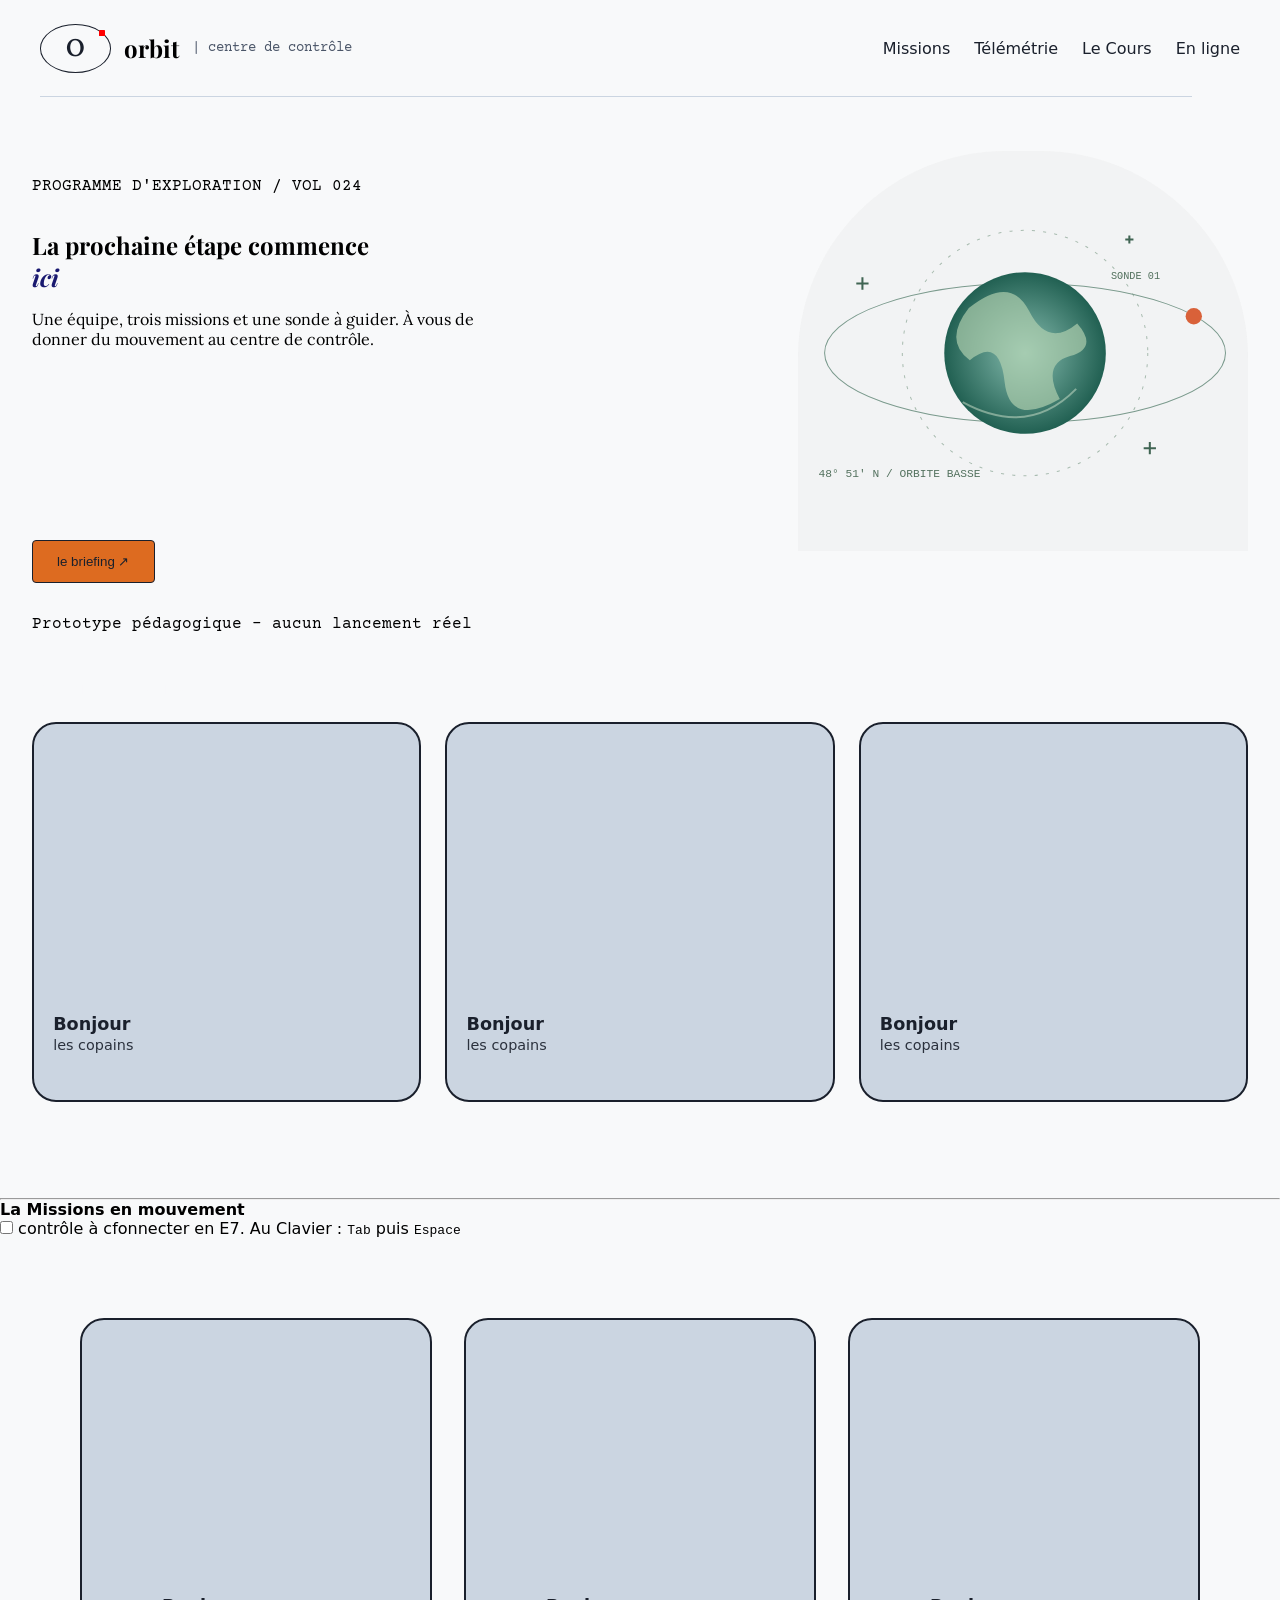
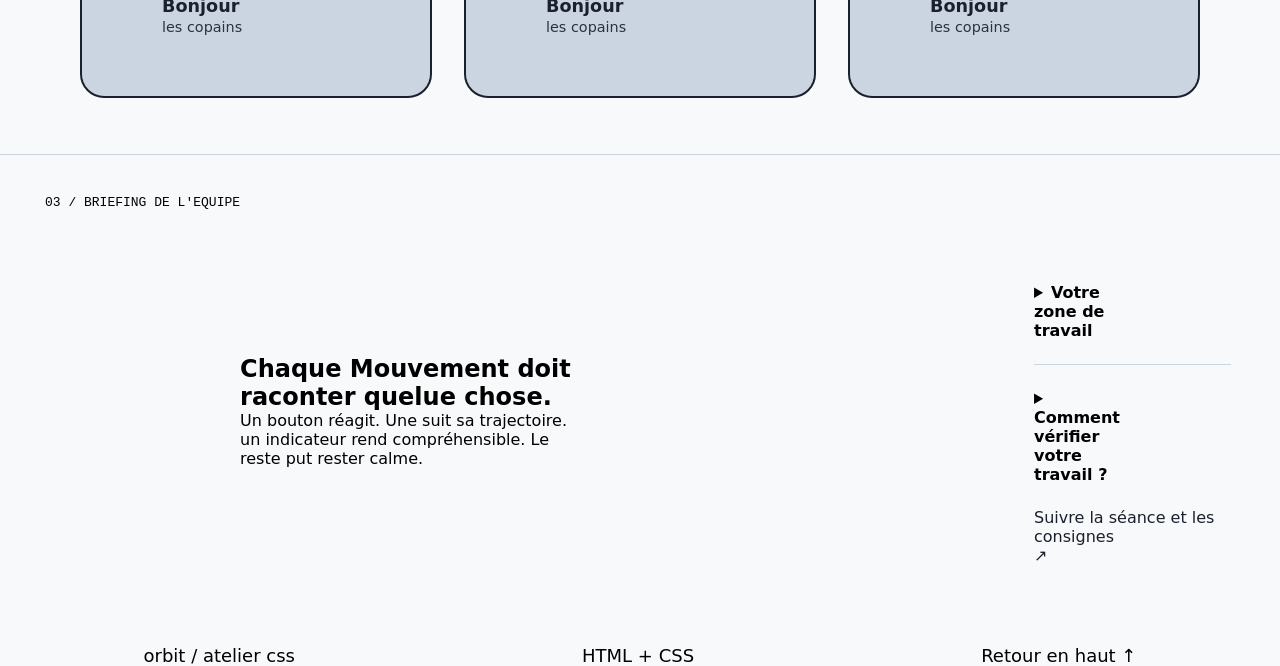
==== commit bf0911eb: "amélioration et centrage des card dans la section La Missions en mouvement" ====
--- a/html/home.html
+++ b/html/home.html
@@ -113,33 +113,68 @@
                 <input type="checkbox">
                 contrôle à cfonnecter en E7. Au Clavier : <kbd>Tab</kbd> puis <kbd>Espace</kbd>
             </div> 
-
-        <div class="card-1">
-
-            <div class="card-head">
             
-            </div>
-            <div class="card-body">
-                <h4 class="card-title">Bonjour</h4>
-                <p class="card-text">les copains</p>
-            </div>
-        </div>
-
-        <div class="card-2">
-            <div class="card-head">
-                <!-- <img src="../img/photomat-automobile-3204789.jpg" alt="Description de la photo automobile"> -->
-            </div>
-            <div class="card-body">
-                <h4 class="card-title">Bonjour</h4>
-                <p class="card-text">les copains</p>
-            </div>
-        </div>
-
-      
-
+    <div class="container-card">
+        <div class="card">
+                <div class="card-head">
+                    <!-- <img src="../img/photomat-automobile-3204789.jpg" alt="Description de la photo automobile"> -->
+                </div>
+                <div class="card-body">
+                    <h4 class="card-title">Bonjour</h4>
+                    <p class="card-text">les copains</p>
+                </div>
+            </div>
+
+            <div class="card">
+                <div class="card-head">
+                    <!-- <img src="../img/photomat-automobile-3204789.jpg" alt="Description de la photo automobile"> -->
+                </div>
+                <div class="card-body">
+                    <h4 class="card-title">Bonjour</h4>
+                    <p class="card-text">les copains</p>
+                </div>
+            </div>
+
+            <div class="card">
+                <div class="card-head">
+                    <!-- <img src="../img/photomat-automobile-3204789.jpg" alt="Description de la photo automobile"> -->
+                </div>
+                <div class="card-body">
+                    <h4 class="card-title">Bonjour</h4>
+                    <p class="card-text">les copains</p>
+                </div>
+            </div>
+        </div>
+    </section>
         <div class="ligne-bas"></div>
 
     </section>
+
+
+  <!-- Card 2 : Droite (plus petite) -->
+
+
+
+
+
+
+
+
+
+
+
+
+
+
+
+
+
+
+
+
+
+
+
 
 
     <section id="briefing_et_consignes">
--- a/css/home.css
+++ b/css/home.css
@@ -240,7 +240,6 @@
             justify-content: center;
             padding        : 1.2rem;
             height         : 35%;
-            color          : #ffffff;
 
             .card-title {
                 margin-bottom: 0.2rem;
@@ -259,146 +258,81 @@
     }
 
 }
-
-/* --- CORRECTION CARD 1 (Mise en page verticale) --- */
-.card-1 {
-    margin-top      : 15dvh;
-    display         : flex;
-    justify-content : space-around;
-    flex-direction  : column;
-    position: relative !important;
-    margin-top      : 5vh;
-    width           : 40%;
-    max-width       : 350px;
-    height          : 380px;
-    margin-left     : auto !important;
-    margin-right    : auto !important;
-    border-radius   : 1.5rem;
-    background-color: var(--line-color);
-    overflow        : hidden;
-    border          : 2px solid var(--color-text-main);
-}
-
-.card-1 .card-head {
-    width  : 100%;
-    height : 65%;
+ /* Mission en Mouvement */
+#mission_en_mouvement{
+  
+  .container-card{
     display: flex;
-
-    img {
-        width     : 100%;
-        height    : 100%;
-        opacity   : 1;
-        object-fit: cover;
-    }
-}
-
-.card-1 .card-body {
-
+    justify-content: center;
+    padding : 5rem;
+    position: relative;
+    margin-left: auto;
+    margin-right: auto;
+    gap: 2rem;
+
+  }
+
+  .card {
+            display         : inline-flex;
+            flex-direction  : column;
+            flex            : 1;
+            max-width       : 450px;
+            height          : 380px;
+            border-radius   : 1.5rem;
+            background-color: var(--line-color);
+            overflow        : hidden;
+            border          : 2px solid var(--color-text-main);
+            ;
+        }
+
+        .card-head {
+            width : 100%;
+            height: 100%;
+        }
+
+        .card-body {
+            display        : flex;
+            flex-direction : column;
+            justify-content: center;
+            padding        : 5rem;
+            height         : 35%;
+
+            .card-title {
+                margin-bottom: 0.2rem;
+                font-size    : 1.1rem;
+                color        : var(--color-text-main);
+                font-weight  : bolder;
+            }
+
+            .card-text {
+                margin   : 0;
+                font-size: 0.9rem;
+                opacity  : 0.9;
+                color    : var(--color-text-main);
+            }
+        }
+    
+
+    }
+
+.ligne-bas {
     display        : flex;
-    flex-direction : column;
     justify-content: center;
-    padding        : 1.2rem;
-    height         : 35%;
-
-    .card-title {
-        display        : flex;
-        justify-content: center;
-        margin-bottom  : 0.2rem;
-        font-size      : 1.1rem;
-        color          : var(--color-text-main);
-        font-weight    : bolder;
-    }
-
-    .card-text {
-        display        : flex;
-        justify-content: center;
-        margin         : 0;
-        font-size      : 0.9rem;
-        color          : var(--color-text-main);
-    }
-}
-
-/* --- CORRECTION CARD 2 (Mise en page verticale conservée) --- */
-.card-2 {
-    margin-bottom   : 15dvh;
-    display         : flex;
-    flex-direction  : column;
-    justify-content : space-around;
-    position: static !important;
-    margin-top      : 5vh;
-    margin-left     : auto !important;
-    margin-right    : auto !important;
-    max-width       : 80dvh;
-    height          : 10dvh;
-    border-radius   : 1.5rem;
-    background-color: var(--line-color);
-    border          : 2px solid var(--color-text-main);
-    /* Évite que l'image ne dépasse des arrondis */
-}
-
-.card-2 .card-head {
-
-    display        : flex;
-    flex-direction : column;
-    align-items: flex-end;
-    justify-content: center;
-    text-align: center;
-
-    width : 100%;
-    height: 80%;
-
-    img {
-        display   : block;
-        width     : 100%;
-        height    : 100%;
-        object-fit: cover;
-    }
-}
-
-.card-2 .card-body {
-    display        : flex;
-    flex-direction : column;
-    padding        : 1rem 2.5rem;
-    justify-content: center;
-    height         : 45%;
-
-    .card-title {
-        display        : flex;
-        justify-content: center;
-        margin-bottom  : 0.2rem;
-        font-size      : 1rem;
-        color          : var(--color-text-main);
-        font-weight    : bolder;
-    }
-
-    .card-text {
-        display        : flex;
-        justify-content: center;
-        margin         : 0;
-        font-size      : 0.85rem;
-        color          : var(--color-text-main);
-    }
-
-}
-
-    .ligne-bas {
-        display        : flex;
-        justify-content: center;
-        position       : relative;
-        bottom         : 1.5rem;
-        left           : auto;
-        width          : 100%;
-        height         : 1px;
-        border-bottom  : 1px solid var(--line-color);
-
-    }
+    position       : relative;
+    bottom         : 1.5rem;
+    left           : auto;
+    width          : 100%;
+    height         : 1px;
+    border-bottom  : 1px solid var(--line-color);
+
+}
 
 #briefing_et_consignes {
-    display       : flex;
+    display      : flex;
     justify-items: center;
-    margin-right: 0;
-    margin-left: -10dvh;
-    max-width: 1000dvh;
+    margin-right : 0;
+    margin-left  : -10dvh;
+    max-width    : 1000dvh;
 
     pre {
         margin-left: 15dvh;
@@ -420,19 +354,19 @@
         display        : flex;
         flex-direction : column;
         justify-content: center;
-        margin-top: 5rem; 
-        
+        margin-top     : 5rem;
+
         details {
-            max-width: 800rem;
+            max-width    : 800rem;
             margin-bottom: 1.5rem;
-            margin-top: 1.5rem ;
-            margin: 1;
-            margin-right: 10rem;
-
-        }
-    }
-
-  
+            margin-top   : 1.5rem;
+            margin       : 1;
+            margin-right : 10rem;
+
+        }
+    }
+
+
     .ligne-briefing {
         display        : flex;
         justify-content: center;
@@ -443,16 +377,16 @@
         height         : 1px;
         border-bottom  : 1px solid var(--line-color);
 
-}
+    }
 
 }
 
 
 footer {
-        display        : flex;
-        justify-content: space-around;
-        font-size      : 2dvh;
-        margin-top     : 5rem;
+    display        : flex;
+    justify-content: space-around;
+    font-size      : 2dvh;
+    margin-top     : 5rem;
 
     .gauhe {
         p {
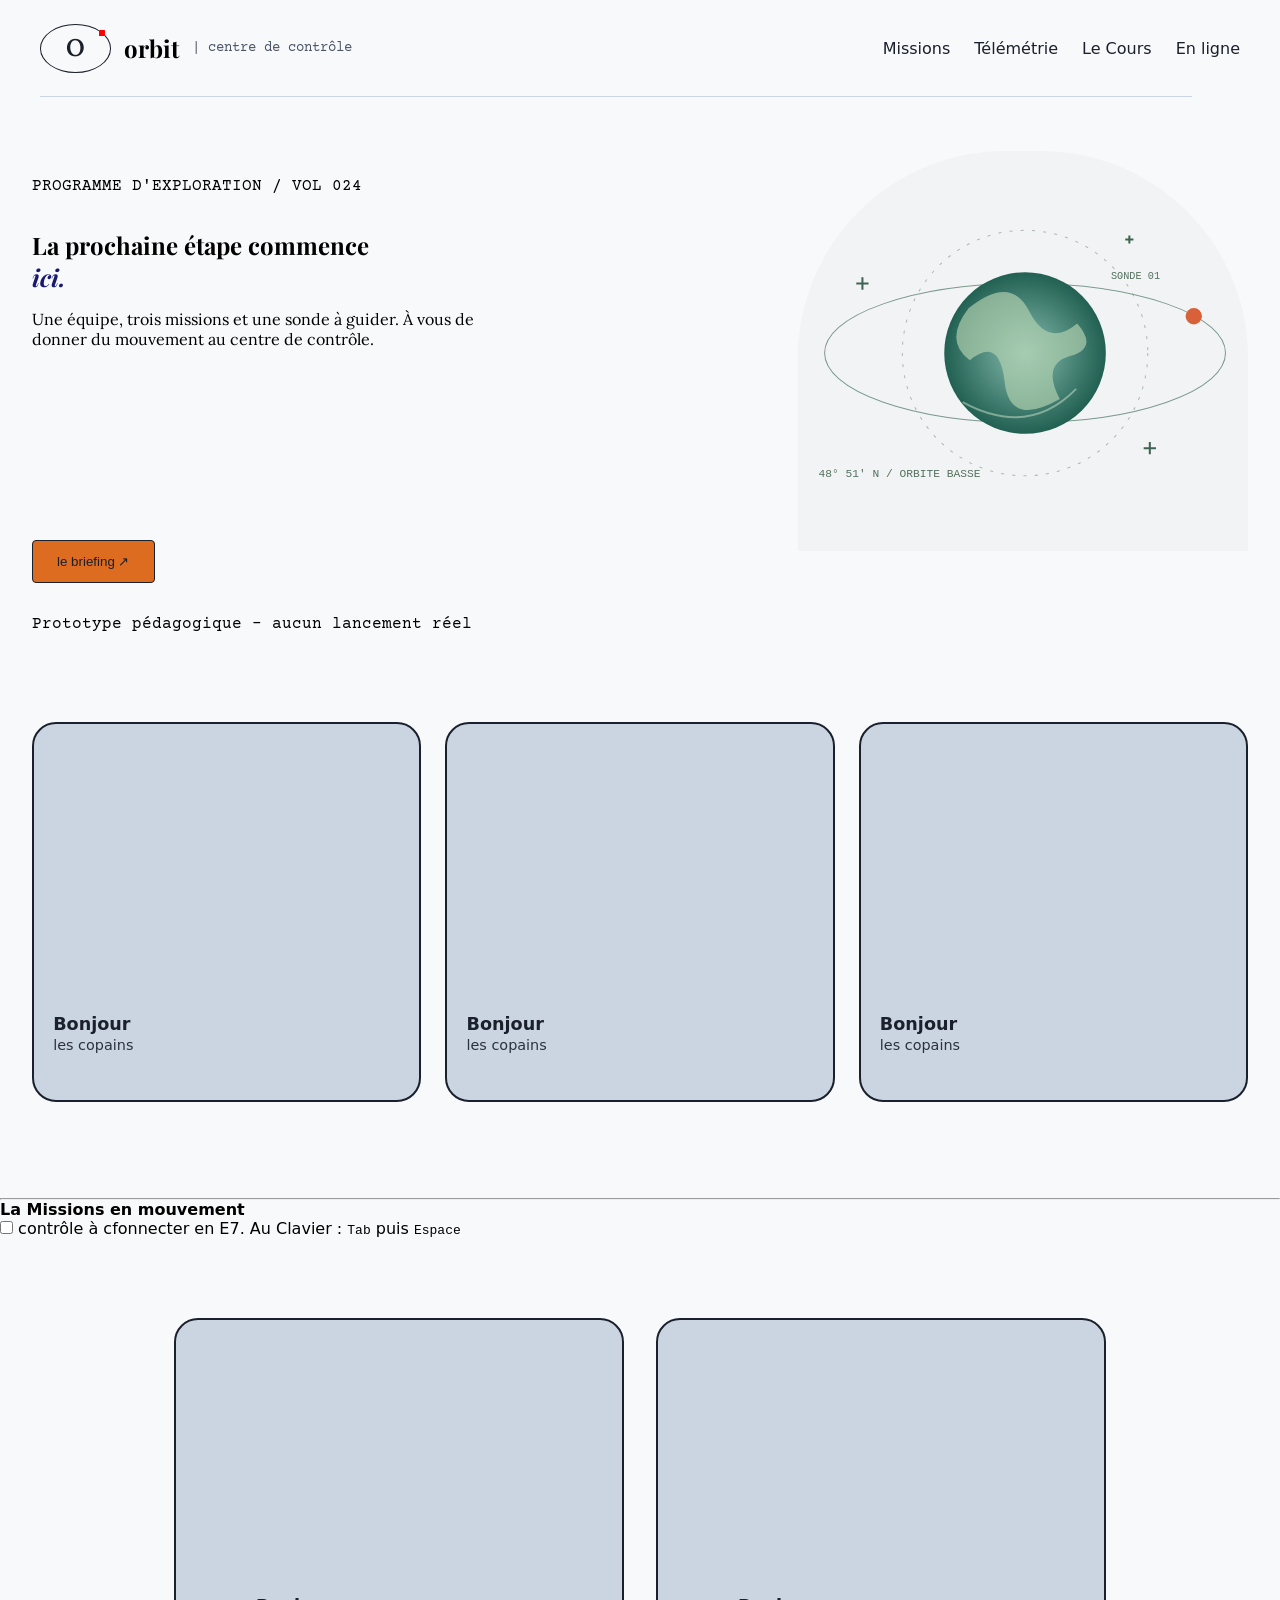
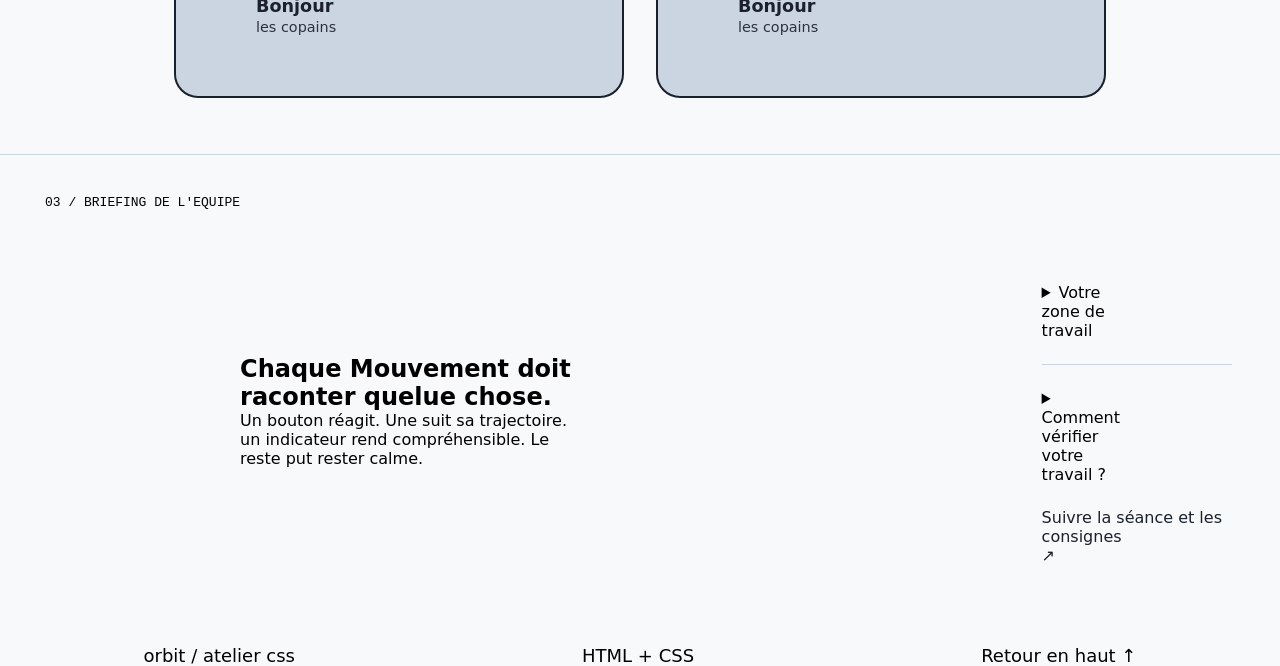
==== commit 348fc181: "adaptation des card dans la section La Mission en mouvemennt" ====
--- a/html/home.html
+++ b/html/home.html
@@ -37,7 +37,7 @@
 
 
         <pre>PROGRAMME D'EXPLORATION / VOL 024</pre>
-        <h1>La prochaine étape commence <i>ici</i></h1>
+        <h1>La prochaine étape commence <i>ici.</i></h1>
         <p>Une équipe, trois missions et une sonde à guider. À vous de donner du mouvement au centre de contrôle.</p>
         <svg viewBox="0 0 440 310" xmlns="http://www.w3.org/2000/svg">
             <defs>
@@ -68,7 +68,6 @@
         <div class="ligne"></div>
     </section>
 
-    <!-- SECTION MISSIONS -->
     <section id="missions">
         <pre class="feuille">01 / FEUILLE DE ROUTE</pre>
 
@@ -125,15 +124,6 @@
                 </div>
             </div>
 
-            <div class="card">
-                <div class="card-head">
-                    <!-- <img src="../img/photomat-automobile-3204789.jpg" alt="Description de la photo automobile"> -->
-                </div>
-                <div class="card-body">
-                    <h4 class="card-title">Bonjour</h4>
-                    <p class="card-text">les copains</p>
-                </div>
-            </div>
 
             <div class="card">
                 <div class="card-head">
@@ -151,32 +141,6 @@
     </section>
 
 
-  <!-- Card 2 : Droite (plus petite) -->
-
-
-
-
-
-
-
-
-
-
-
-
-
-
-
-
-
-
-
-
-
-
-
-
-
     <section id="briefing_et_consignes">
         <pre>03 / BRIEFING DE L'EQUIPE</pre>
 
@@ -188,7 +152,7 @@
 
         <section class="consignes">
             <details>
-                <summary><b>Votre zone de travail</b></summary>
+                <summary>Votre zone de travail</summary>
                 <p>complétez les repères E1 à E8 dans les annimation.css
                     Le HTML et la mise en page sont déjà prête
                 </p>
@@ -198,14 +162,14 @@
 
             <details>
 
-                <summary><b>Comment vérifier votre travail ?</b></summary>
+                <summary>Comment vérifier votre travail ?</summary>
                 <p>Testez le survol et le retour, puis.Recharger pour observer les applicatios et activez la
                     réductiondentspour contrôler l'accessibilité</p>
             </details>
             <a href="/html/missions.html">Suivre la séance et les consignes </a><a>↗</a>
         </section>
     </section>
-
+ 
     <footer>
         <div class="gauche">
             <p>orbit / atelier css</p>
@@ -218,4 +182,5 @@
     </footer>
 </body>
 
-</html>+</html>
+
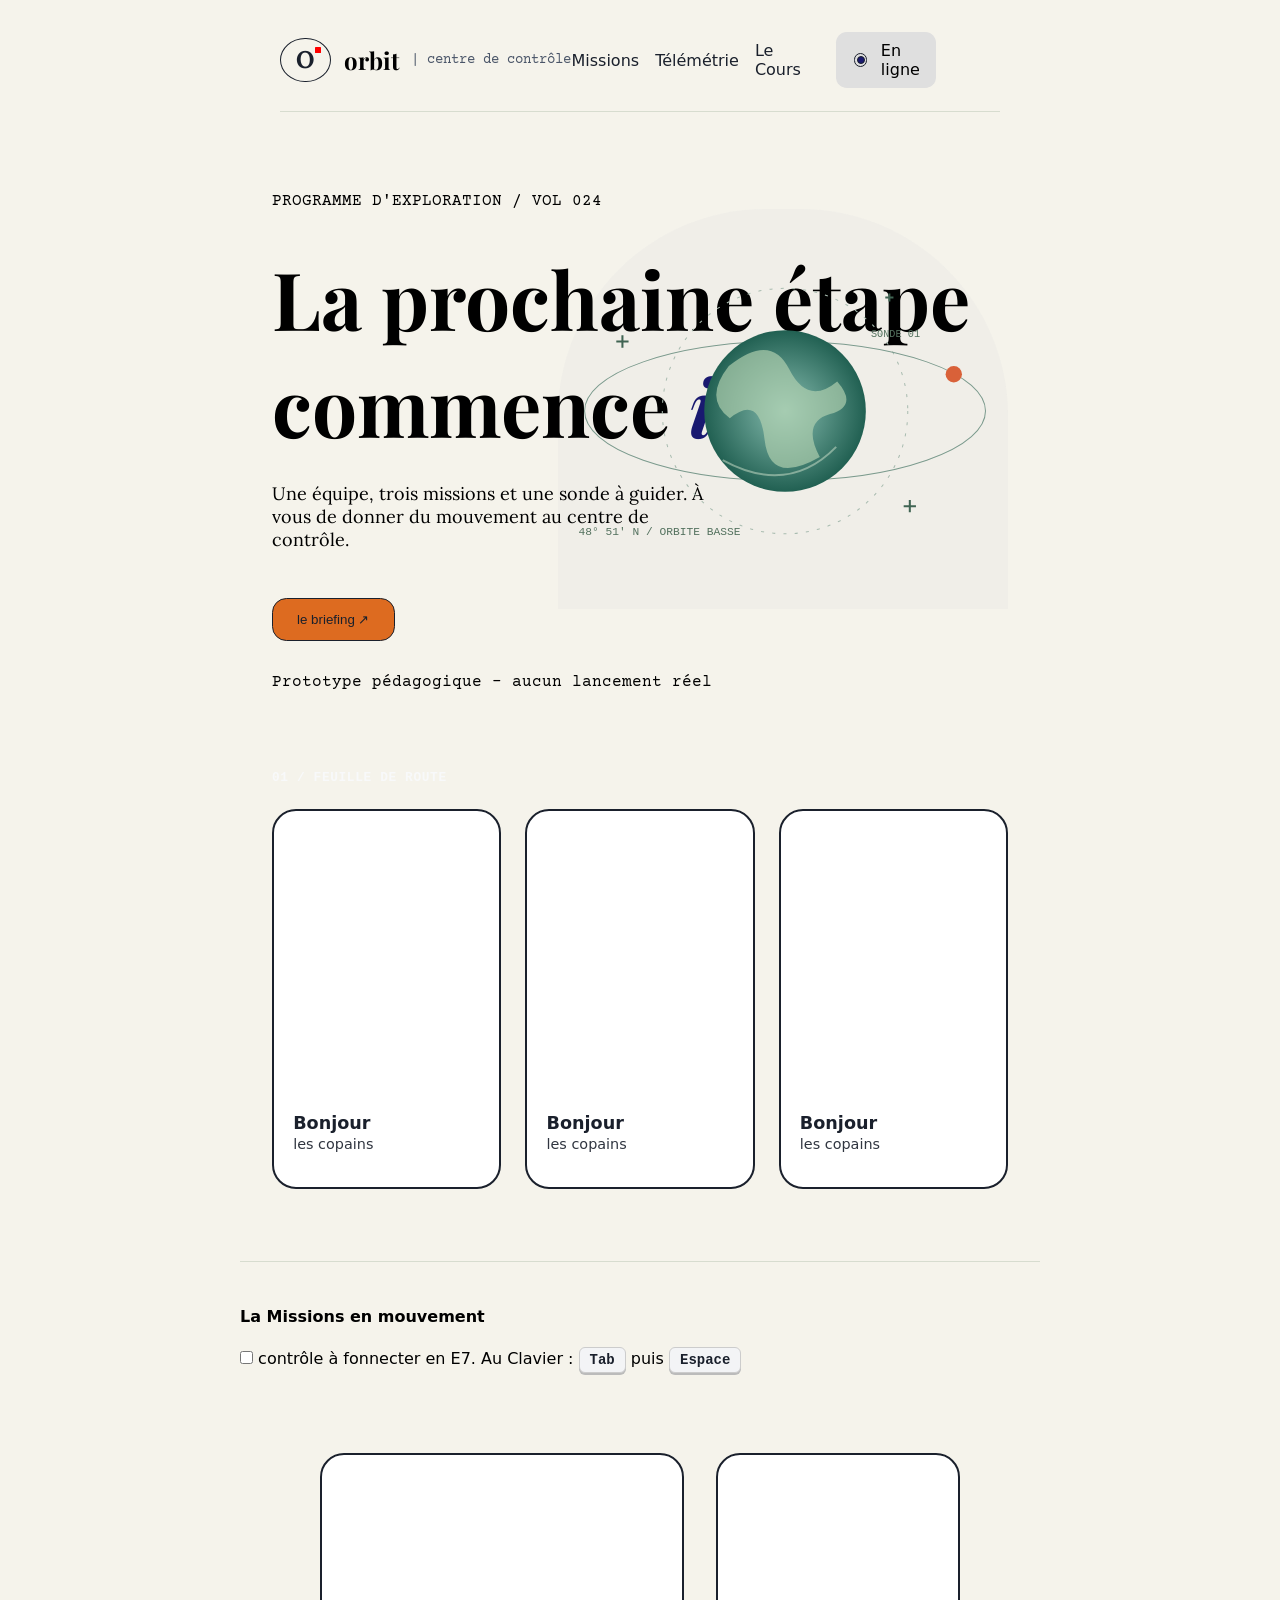
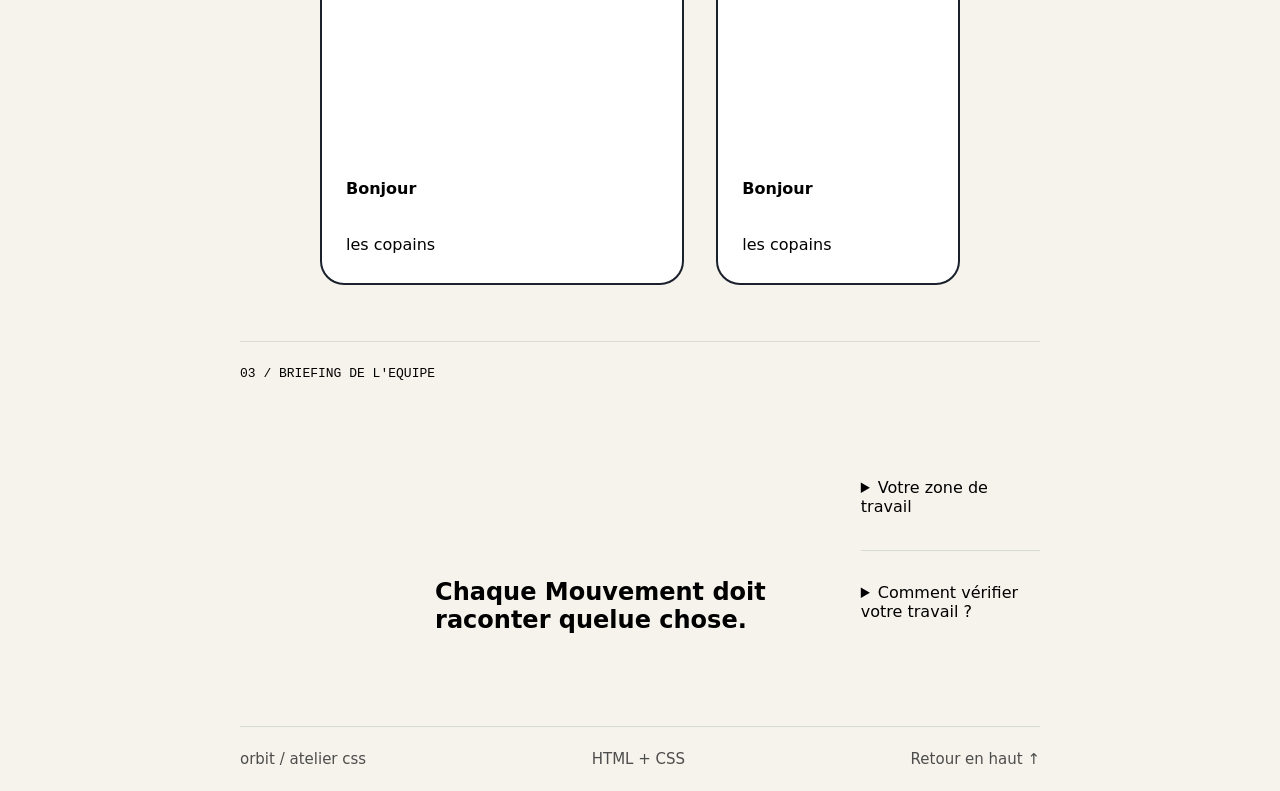
==== commit 2cc9f6d3: "ajustements des card de la section Mission en mouvement" ====
--- a/html/home.html
+++ b/html/home.html
@@ -9,7 +9,6 @@
     <link rel="stylesheet" href="../mission-orbit/animations.css"></head>
 
 <body>
-    <!-- NAVIGATION BAR -->
     <section id="navbar">
         <nav>
             <div class="bloc-logo">
@@ -25,7 +24,12 @@
                 <li><a href="../html/missions.html">Missions</a></li>
                 <li><a href="../html/Telemetrie.html">Télémétrie</a></li>
                 <li><a href="../html/cours.html">Le Cours</a></li>
-                <li>En ligne</li>
+                <div class="en_ligne">
+                    <p>En ligne</p>
+                    <div class="rond">
+                    <div class="little_rond">
+                </div>
+                </div>
             </ul>
 
             <div class="ligne"></div>
@@ -65,7 +69,7 @@
         <button><a href="https://google.com"> le briefing ↗</a></button>
 
         <pre class="prototype">Prototype pédagogique - aucun lancement réel</pre>
-        <div class="ligne"></div>
+        
     </section>
 
     <section id="missions">
@@ -103,18 +107,20 @@
             </div>
         </div>
     </section>
-    <hr>
+
+    <div class="ligne-bas"></div>
+
 
     <section id="mission_en_mouvement">
         <h4>La Missions en mouvement</h4>
                   
             <div class="controle">
                 <input type="checkbox">
-                contrôle à cfonnecter en E7. Au Clavier : <kbd>Tab</kbd> puis <kbd>Espace</kbd>
+                contrôle à fonnecter en E7. Au Clavier : <kbd>Tab</kbd> puis <kbd>Espace</kbd>
             </div> 
             
     <div class="container-card">
-        <div class="card">
+        <div class="card-de-gauche">
                 <div class="card-head">
                     <!-- <img src="../img/photomat-automobile-3204789.jpg" alt="Description de la photo automobile"> -->
                 </div>
@@ -125,7 +131,7 @@
             </div>
 
 
-            <div class="card">
+            <div class="card-de-droite">
                 <div class="card-head">
                     <!-- <img src="../img/photomat-automobile-3204789.jpg" alt="Description de la photo automobile"> -->
                 </div>
@@ -134,8 +140,9 @@
                     <p class="card-text">les copains</p>
                 </div>
             </div>
-        </div>
-    </section>
+    </div>
+    
+    
         <div class="ligne-bas"></div>
 
     </section>
@@ -144,20 +151,18 @@
     <section id="briefing_et_consignes">
         <pre>03 / BRIEFING DE L'EQUIPE</pre>
 
-        <section class="equipe">
+        <div class="equipe">
             <h2>Chaque Mouvement doit raconter quelue chose.</h2>
-            <p>Un bouton réagit. Une suit sa trajectoire. un indicateur rend compréhensible. Le reste put rester calme.
-            </p>
-        </section>
+            <!-- <p>Un bouton réagit. Une suit sa trajectoire. un indicateur rend compréhensible. Le reste put rester calme</p> -->
+        </div>
 
-        <section class="consignes">
+        <div class="consignes">
             <details>
                 <summary>Votre zone de travail</summary>
-                <p>complétez les repères E1 à E8 dans les annimation.css
-                    Le HTML et la mise en page sont déjà prête
-                </p>
+                <p>complétez les repères E1 à E8 dans    les annimation.css
+                Le HTML et la mise en page sont déjà prête</p>
             </details>
-            
+        
             <div class="ligne-briefing"></div>
 
             <details>
@@ -166,19 +171,23 @@
                 <p>Testez le survol et le retour, puis.Recharger pour observer les applicatios et activez la
                     réductiondentspour contrôler l'accessibilité</p>
             </details>
-            <a href="/html/missions.html">Suivre la séance et les consignes </a><a>↗</a>
-        </section>
+
+
+            <!-- <a href="/html/missions.html">Suivre la séance et les consignes </a><a>↗</a> -->
+        </div>
     </section>
- 
+           <div class="ligne-footer"></div>
+
     <footer>
-        <div class="gauche">
-            <p>orbit / atelier css</p>
+
+        <div class="gauche"><p>orbit / atelier css</p>
         </div>
-        <div class="centre">HTML + CSS</p>
+        <div class="centre"><p>HTML + CSS</p>
         </div>
         <div class="droite">
-            <p>Retour en haut ↑</p>
-            <div>
+            <a href="#navbar">Retour en haut ↑</a>
+        <div>
+
     </footer>
 </body>
 
--- a/css/home.css
+++ b/css/home.css
@@ -1,16 +1,14 @@
-/* 1. Imports de polices (au tout début du fichier) */
 @import url('https://fonts.googleapis.com/css2?family=Courier+Prime:ital,wght@0,400;0,700;1,400;1,700&family=Lora:ital,wght@0,400;0,700;1,400&family=Playfair+Display:ital,wght@0,400;0,700;1,400&display=swap');
 
-/* 2. Reset des marges et paddings */
 * {
-    padding   : 0;
-    margin    : 0;
-    box-sizing: border-box;
-}
-
-/* 3. Variables globales */
+    padding     : 0;
+    margin-right: 0;
+    margin-left : 0;
+    box-sizing  : border-box;
+}
+
 :root {
-    --color-main      : #F8F9FA;
+    --color-main      : #f5f3eb;
     --color-text-main : #1A202C;
     --color-txt-button: #FFFFFF;
     --accent-primary  : #191970;
@@ -22,12 +20,15 @@
     --status-inactive : #A0AEC0;
     --border-color    : #E2E8F0;
     --square-color    : red;
-    --line-color      : #CBD5E1;
+    --line-color      : #d7dccf;
     --light-gray      : #e0e0e042;
+    --color-card      : white;
+    --background-online : #dfdfdf;
+    --footer-color: #4d4d4d;
 
 
     /* Polices */
-    --font-principal: 'Playfair Display', serif;
+    --font-principal: 'Playfair Display', serif;    
     --font-text     : 'Lora', serif;
     --font-pre      : 'Courier Prime', monospace;
 }
@@ -35,16 +36,16 @@
 body {
     background-color: var(--color-main);
     font-family     : system-ui, -apple-system, BlinkMacSystemFont, 'Segoe UI', Roboto, Oxygen, Ubuntu, Cantarell, sans-serif;
-}
-
-/* --- HOVER DES LIENS --- */
+    margin-left     : 15rem;
+    margin-right    : 15rem;
+}
+
 a {
     text-decoration: none;
     position       : relative;
     color          : var(--color-text-main);
 }
 
-/* --- NAVIGATION HEADER --- */
 #navbar nav {
     background-color: var(--color-main);
     display         : flex;
@@ -64,13 +65,13 @@
             justify-content: center;
             position       : relative;
             border         : 1px solid var(--color-text-main);
-            width          : 7ch;
-            height         : 4.8ch;
+            width          : 5ch;
+            height         : 2.80rem;
             border-radius  : 100%;
 
             p {
                 font-family: var(--font-text);
-                font-weight: 600;
+                font-weight: 900 ;
                 color      : var(--color-text-main);
                 font-size  : 1.5rem;
                 line-height: 1;
@@ -82,8 +83,8 @@
                 height          : 6px;
                 border-radius   : 10%;
                 position        : absolute;
-                top             : 5px;
-                right           : 5px;
+                top             : 0.5em;
+                left            : 2.15rem;
             }
         }
 
@@ -103,17 +104,62 @@
     }
 
     ul {
-        list-style : none;
-        display    : flex;
-        gap        : 1.5rem;
-        align-items: center;
-        margin     : 0;
-        padding    : 0;
+        list-style  : none;
+        display     : inline-flex;
+        gap         : 1rem;
+        align-items : center;
+        margin      : 0;
+        padding     : 0;
+        margin-right: 4rem;
 
         li {
             color: var(--color-text-main);
         }
-    }
+
+    .en_ligne {
+        background-color: var(--background-online);
+        padding: 0;
+        margin: 0rem;
+        margin-left: 0.5rem;
+        box-sizing: border-box;
+        border-radius: 1.2dvh;
+        display: inline-flex;
+        flex-direction: row-reverse;
+        align-items: center;
+        padding-left: 2dvh; 
+        gap: 1.5dvh; 
+
+    p {
+        margin: 1dvh 1dvh 1dvh 0;
+        padding: 0; 
+    }
+
+    .rond {
+        border: 1px solid var(--color-text-main);
+        width: 1.5dvh;
+        height: 1.5dvh;
+        background-color: var(--background-online);
+        border-radius: 100%;
+        flex-shrink: 0;
+    }
+     .little_rond {
+        border: 1px solid var(--color-text-main);
+        width: 0.5rem;
+        height: 0.5rem;
+        margin-top: 0.2dvh;
+        margin-left: 0.2dvh;        
+        background-color: var(--background-online);
+        border-radius: 100%;
+        flex-shrink: 0;
+        background-color: var(--accent-primary);
+    }
+}
+            
+         }
+
+        }
+        
+
 
     .ligne {
         position     : absolute;
@@ -122,7 +168,7 @@
         border-bottom: 1px solid var(--line-color);
         width        : 90%;
     }
-}
+
 
 /* --- SECTION PRINCIPALE --- */
 
@@ -138,9 +184,12 @@
     }
 
     h1 {
-        margin-top : 1rem;
-        max-width  : 40dvh;
-        font-family: var(--font-principal);
+        margin-top   : 1rem;
+        margin-bottom: 1.5rem;
+        max-width    : 60rem;
+        font-family  : var(--font-principal);
+        font-size    : 5rem;
+        text-align   : start;
 
         i {
             color: var(--accent-primary);
@@ -151,6 +200,7 @@
         margin-top : 1rem;
         max-width  : 50dvh;
         font-family: var(--font-text);
+        font-size  : 2dvh;
     }
 
     svg {
@@ -159,8 +209,8 @@
         border-radius   : 23dvh 23dvh 0dvh 0dvh;
         display         : flex;
         height          : 25rem;
-        justify-self    : end;
-        margin-top      : -22dvh;
+        justify-content : end;
+        margin-top      : -40dvh;
         margin-left     : auto;
     }
 
@@ -169,12 +219,13 @@
         align-items     : center;
         padding         : 0.8rem 1.5rem;
         border          : 1px solid var(--color-text-main);
-        border-radius   : 0.25rem;
+        border-radius   : 0.90rem;
         margin-top      : 2rem;
         background-color: var(--status-warning);
         cursor          : pointer;
         margin-top      : -5dvh;
 
+
         a {
             display: inline-block;
         }
@@ -185,7 +236,6 @@
     }
 }
 
-/* --- SECTION MISSIONS --- */
 #missions {
     padding : 2rem;
     position: relative;
@@ -216,7 +266,7 @@
             max-width       : 450px;
             height          : 380px;
             border-radius   : 1.5rem;
-            background-color: var(--line-color);
+            background-color:  var(--color-card);
             overflow        : hidden;
             border          : 2px solid var(--color-text-main);
         }
@@ -258,62 +308,73 @@
     }
 
 }
- /* Mission en Mouvement */
-#mission_en_mouvement{
-  
-  .container-card{
+
+/* Mission en Mouvement */
+#mission_en_mouvement {
+    kbd {
+        border-radius   : 0.5dvh;
+        color           : var(--color-text-main);
+        border          : 1px solid black;
+        background-color: var(--color-txt-button);
+        display         : inline-block;
+        padding         : 4px 10px;
+        font-weight     : bold;
+        font-size       : 14px;
+        background-color: #f3f4f6;
+        border          : 1px solid #ccc;
+        border-radius   : 6px;
+        box-shadow      : 0 2px 0 #bbb;
+    }
+
+}
+
+/* --- Le conteneur Flex horizontal --- */
+.container-card {
     display: flex;
-    justify-content: center;
-    padding : 5rem;
+    flex-direction: row; /* Force l'alignement côte à côte */
+    gap: 2rem;
+    padding: 5rem;
     position: relative;
-    margin-left: auto;
-    margin-right: auto;
-    gap: 2rem;
-
-  }
-
-  .card {
-            display         : inline-flex;
-            flex-direction  : column;
-            flex            : 1;
-            max-width       : 450px;
-            height          : 380px;
-            border-radius   : 1.5rem;
-            background-color: var(--line-color);
-            overflow        : hidden;
-            border          : 2px solid var(--color-text-main);
-            ;
-        }
-
-        .card-head {
-            width : 100%;
-            height: 100%;
-        }
-
-        .card-body {
-            display        : flex;
-            flex-direction : column;
-            justify-content: center;
-            padding        : 5rem;
-            height         : 35%;
-
-            .card-title {
-                margin-bottom: 0.2rem;
-                font-size    : 1.1rem;
-                color        : var(--color-text-main);
-                font-weight  : bolder;
-            }
-
-            .card-text {
-                margin   : 0;
-                font-size: 0.9rem;
-                opacity  : 0.9;
-                color    : var(--color-text-main);
-            }
-        }
-    
-
-    }
+    /* margin-right: auto; */
+}
+
+/* --- Style commun partagé par les deux types de cartes --- */
+.card-de-gauche, .card-de-droite {
+    display: flex;
+    flex-direction: column;
+    /* justify-content: center; */
+    border-radius: 1.5rem;
+    background-color: var(--color-card, red); /* Vos cadres vont réapparaître ici */
+    border: 2px solid var(--color-text-main);
+    overflow: hidden;
+
+    .card-head {
+        width: 100%;
+        height: 100%;
+    }
+
+    .card-body {
+        display: flex;
+        flex-direction: column;
+        justify-content: space-around;
+        padding: 1.5rem;
+        height: 35%;
+        box-sizing: border-box;
+    }
+}
+
+/* --- Vos tailles totalement indépendantes --- */
+.card-de-gauche {
+    width: 60rem;  /* Modifiez cette largeur pour la carte 1 */
+    height: 27rem;
+     /* Modifiez cette hauteur pour la carte 1 */
+}
+
+.card-de-droite {
+    width:  40rem;  /* Modifiez cette largeur pour la carte 2 */
+    height: 27rem; /* Modifiez cette hauteur pour la carte 2 */
+}
+
 
 .ligne-bas {
     display        : flex;
@@ -324,30 +385,39 @@
     width          : 100%;
     height         : 1px;
     border-bottom  : 1px solid var(--line-color);
-
 }
 
 #briefing_et_consignes {
-    display      : flex;
-    justify-items: center;
-    margin-right : 0;
-    margin-left  : -10dvh;
-    max-width    : 1000dvh;
+    display: flex;
+    margin : 0;
+    padding: 0;
 
     pre {
-        margin-left: 15dvh;
-        margin-top : 1rem;
+
+        margin : 0px;
+        padding: 0%;
 
     }
 
     .equipe {
-        display        : flex;
-        flex-direction : column;
-        justify-content: center;
-        margin-right   : 50dvh;
-        margin-top     : 5rem;
-
-
+        display       : flex;
+        flex-direction: column;
+        justify-self  : right;
+        margin-right  : auto;
+        margin-top    : 2rem;
+
+        h2 {
+            margin-top : 2.5rem;
+            margin-top : auto;
+            margin-left: auto;
+            margin-right: 0;
+        }
+
+        p {
+            display        : flex;
+            justify-content: end;
+            text-align     : right;
+        }
     }
 
     .consignes {
@@ -355,14 +425,25 @@
         flex-direction : column;
         justify-content: center;
         margin-top     : 5rem;
+        align-items    : start;
+        flex-wrap      : wrap;
 
         details {
-            max-width    : 800rem;
-            margin-bottom: 1.5rem;
-            margin-top   : 1.5rem;
-            margin       : 1;
-            margin-right : 10rem;
-
+            summary {
+                font-weight  : 500;
+                margin-bottom: 2.1rem;
+                margin-top   : 2rem;
+                text-align   : start;
+            }
+
+            p {
+
+                max-width    : 40dvh;
+                margin-bottom: 2rem;
+                margin-top   : 1rem;
+                text-align   : start;
+
+            }
         }
     }
 
@@ -370,39 +451,59 @@
     .ligne-briefing {
         display        : flex;
         justify-content: center;
-        position       : static;
-        bottom         : 1.5rem;
-        left           : auto;
-        width          : 80%;
+        justify-self   : flex-end;
+        position       : relative;
+        top            : 0.01dvh;
+        width          : 14dvi;
         height         : 1px;
         border-bottom  : 1px solid var(--line-color);
 
     }
-
-}
-
+}
+
+.ligne-footer {
+    display      : flex;
+    position     : relative;
+    bottom       : 0;
+    top          : 4.5rem;
+    width        : 100%;
+    height       : 1px;
+    border-bottom: 1px solid var(--line-color);
+
+}
 
 footer {
     display        : flex;
-    justify-content: space-around;
+    justify-content: space-between;
     font-size      : 2dvh;
     margin-top     : 5rem;
-
-    .gauhe {
+    align-items    : baseline;
+
+
+    .gauche {
         p {
             text-align: left;
+            color: var(--footer-color);
+            font-size: smaller;
         }
     }
 
     .centre {
         p {
-            color: var(--accent-light);
+            text-align: center;
+            color: var(--footer-color);
+            font-size: smaller;
+
         }
     }
 
     .droite {
-        p {
+        a {
             text-align: right;
-        }
+            color: var(--footer-color);
+            font-size: smaller;
+
+        }
+
     }
 }
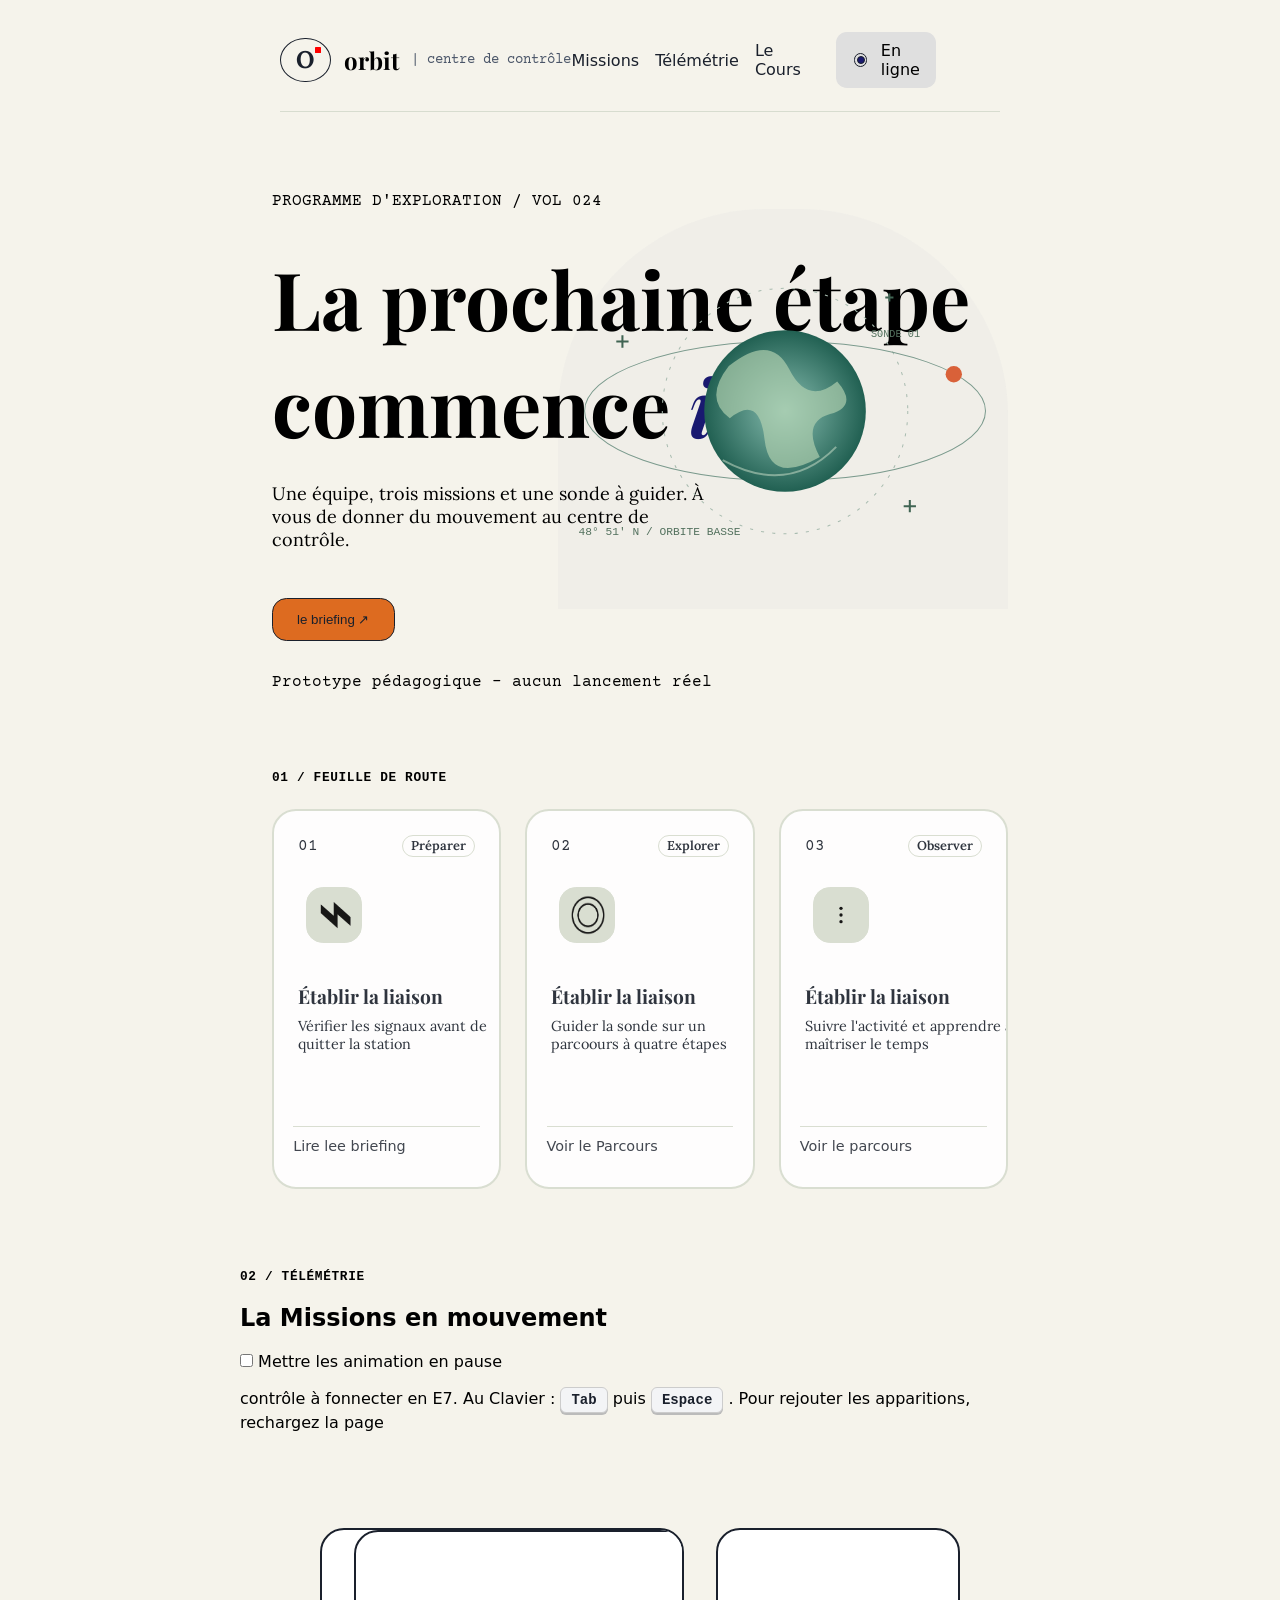
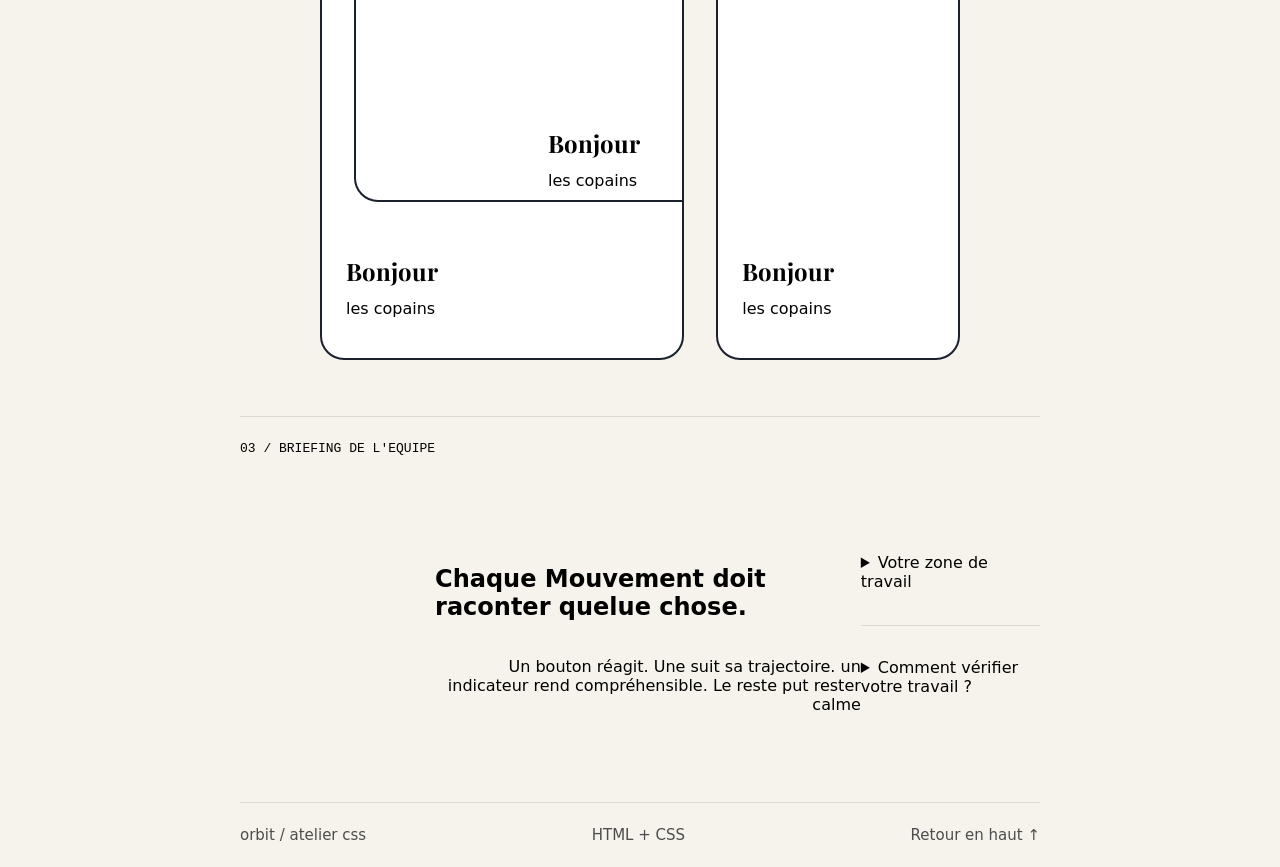
==== commit 6d20be84: "amélioration des card de la partie feuille de route" ====
--- a/html/home.html
+++ b/html/home.html
@@ -4,9 +4,12 @@
 <head>
     <meta charset="UTF-8">
     <meta name="viewport" content="width=device-width, initial-scale=1.0">
+    <meta name="description"
+        content="Mission Orbit, projet pédagogique HTML et CSS à compléter avec des transitions et des animations." />
     <title>Orbit | Le Centre de contrôle</title>
     <link rel="stylesheet" href="../css/home.css">
-    <link rel="stylesheet" href="../mission-orbit/animations.css"></head>
+    <link rel="stylesheet" href="../css/animations.css">
+</head>
 
 <body>
     <section id="navbar">
@@ -27,9 +30,9 @@
                 <div class="en_ligne">
                     <p>En ligne</p>
                     <div class="rond">
-                    <div class="little_rond">
-                </div>
-                </div>
+                        <div class="little_rond">
+                        </div>
+                    </div>
             </ul>
 
             <div class="ligne"></div>
@@ -69,80 +72,124 @@
         <button><a href="https://google.com"> le briefing ↗</a></button>
 
         <pre class="prototype">Prototype pédagogique - aucun lancement réel</pre>
-        
+
     </section>
 
     <section id="missions">
-        <pre class="feuille">01 / FEUILLE DE ROUTE</pre>
+        <pre class="title">01 / FEUILLE DE ROUTE</pre>
 
         <div id="vos_missions">
             <div class="card">
                 <div class="card-head">
-                    <!-- <img src="../img/photomat-automobile-3204789.jpg" alt="Description de la photo automobile"> -->
+                    <pre>01</pre>
+                    <span>Préparer</span>
+                    <div class="carrée">
+                    <img src="../img/eclaire.png" alt="sonde" class="sonde">
+                   </div>
+
+                    <h5>Établir la liaison</h5>
+                    <p>Vérifier les signaux avant de quitter la station</p>
+                </div>
+                <div class="card-body">
+
+
+                    <hr class="ligne-mission">
+
+                    <h4 class="card-title"></h4>                    <p class="card-text">Lire lee briefing</p>
+                </div>
+            </div>
+
+            <div class="card">
+                <div class="card-head">
+                    
+                    <pre>02</pre>
+                    <span>Explorer</span>
+                    <div class="carrée">
+                        <img src="../img/rond.png" alt="sonde" class="sonde">
+
+                    </div>
+
+                    <h5>Établir la liaison</h5>
+                    <p>Guider la sonde sur un parcoours à quatre étapes</p>
+
+                </div>
+                <div class="card-body">
+                  
+
+                    <hr class="ligne-mission">
+
+                    <h4 class="card-title"></h4>
+                    <p class="card-text">Voir le Parcours</p>
+                </div>
+            </div>
+
+            <div class="card">
+                <div class="card-head">
+                    
+                    <pre>03</pre>
+                    <span>Observer</span>
+                      <div class="carrée">
+                        <img src="../img/line-menu-more-vertical.svg" alt="sonde" class="sonde">
+                      </div>
+
+                    <h5>Établir la liaison</h5>
+                    <p>Suivre l'activité et apprendre à maîtriser le temps</p>
+                </div>
+                <div class="card-body">
+                  
+
+                    <hr class="ligne-mission">
+
+                    <h4 class="card-title"></h4>
+                    <p class="card-text">Voir le parcours</p>
+                </div>
+            </div>
+        </div>
+    </section>
+
+
+    <section id="mission_en_mouvement">
+        <pre class="title">02 / TÉLÉMÉTRIE</pre>
+         <h2>La Missions en mouvement</h2>
+
+        <div class="control">
+            <div class="control_titre">
+              <input type="checkbox" id="control_titre" name="control_titre">
+                <label for="control_titre">Mettre les animation en pause</label>
+            <p>contrôle à fonnecter en E7. Au Clavier : <kbd>Tab</kbd> puis <kbd>Espace</kbd> . Pour rejouter les apparitions, rechargez la page</p>
+        </div>
+
+        <div class="container-card">
+            <div class="card-de-gauche">
+                <div class="card-head">
+                    <div class="card-de-centre">
+                        <div class="card-head">
+                        </div>
+                        <div class="card-body">
+                            <h4 class="card-title">Bonjour</h4>
+                            <p class="card-text">les copains</p>
+                        </div>
+                    </div>
+                </div>
+                <div class="card-body">
+                    <h4 class="card-title">Bonjour</h4>
+
+                    <p class="card-text">les copains</p>
+                </div>
+            </div>
+
+
+            <div class="card-de-droite">
+                <div class="card-head">
                 </div>
                 <div class="card-body">
                     <h4 class="card-title">Bonjour</h4>
                     <p class="card-text">les copains</p>
                 </div>
             </div>
-
-            <div class="card">
-                <div class="card-head">
-                    <!-- <img src="../img/photomat-automobile-3204789.jpg" alt="Description de la photo automobile"> -->
-                </div>
-                <div class="card-body">
-                    <h4 class="card-title">Bonjour</h4>
-                    <p class="card-text">les copains</p>
-                </div>
-            </div>
-
-            <div class="card">
-                <div class="card-head">
-                    <!-- <img src="../img/photomat-automobile-3204789.jpg" alt="Description de la photo automobile"> -->
-                </div>
-                <div class="card-body">
-                    <h4 class="card-title">Bonjour</h4>
-                    <p class="card-text">les copains</p>
-                </div>
-            </div>
-        </div>
-    </section>
-
-    <div class="ligne-bas"></div>
-
-
-    <section id="mission_en_mouvement">
-        <h4>La Missions en mouvement</h4>
-                  
-            <div class="controle">
-                <input type="checkbox">
-                contrôle à fonnecter en E7. Au Clavier : <kbd>Tab</kbd> puis <kbd>Espace</kbd>
-            </div> 
-            
-    <div class="container-card">
-        <div class="card-de-gauche">
-                <div class="card-head">
-                    <!-- <img src="../img/photomat-automobile-3204789.jpg" alt="Description de la photo automobile"> -->
-                </div>
-                <div class="card-body">
-                    <h4 class="card-title">Bonjour</h4>
-                    <p class="card-text">les copains</p>
-                </div>
-            </div>
-
-
-            <div class="card-de-droite">
-                <div class="card-head">
-                    <!-- <img src="../img/photomat-automobile-3204789.jpg" alt="Description de la photo automobile"> -->
-                </div>
-                <div class="card-body">
-                    <h4 class="card-title">Bonjour</h4>
-                    <p class="card-text">les copains</p>
-                </div>
-            </div>
-    </div>
-    
-    
+        </div>
+
+
         <div class="ligne-bas"></div>
 
     </section>
@@ -153,16 +200,16 @@
 
         <div class="equipe">
             <h2>Chaque Mouvement doit raconter quelue chose.</h2>
-            <!-- <p>Un bouton réagit. Une suit sa trajectoire. un indicateur rend compréhensible. Le reste put rester calme</p> -->
+            <p>Un bouton réagit. Une suit sa trajectoire. un indicateur rend compréhensible. Le reste put rester calme</p>
         </div>
 
         <div class="consignes">
             <details>
                 <summary>Votre zone de travail</summary>
-                <p>complétez les repères E1 à E8 dans    les annimation.css
-                Le HTML et la mise en page sont déjà prête</p>
+                <p>complétez les repères E1 à E8 dans les annimation.css
+                    Le HTML et la mise en page sont déjà prête</p>
             </details>
-        
+
             <div class="ligne-briefing"></div>
 
             <details>
@@ -173,23 +220,24 @@
             </details>
 
 
-            <!-- <a href="/html/missions.html">Suivre la séance et les consignes </a><a>↗</a> -->
-        </div>
-    </section>
-           <div class="ligne-footer"></div>
+            <!-- <a href="/html/missions.html">Suivre la séance et les consignesa </a><a>↗</a> -->
+        </div>
+    </section>
+    <div class="ligne-footer"></div>
 
     <footer>
 
-        <div class="gauche"><p>orbit / atelier css</p>
-        </div>
-        <div class="centre"><p>HTML + CSS</p>
+        <div class="gauche">
+            <p>orbit / atelier css</p>
+        </div>
+        <div class="centre">
+            <p>HTML + CSS</p>
         </div>
         <div class="droite">
             <a href="#navbar">Retour en haut ↑</a>
-        <div>
+            <div>
 
     </footer>
 </body>
 
-</html>
-
+</html>
--- a/css/home.css
+++ b/css/home.css
@@ -8,27 +8,27 @@
 }
 
 :root {
-    --color-main      : #f5f3eb;
-    --color-text-main : #1A202C;
-    --color-txt-button: #FFFFFF;
-    --accent-primary  : #191970;
-    --accent-light    : #D4AF37;
-    --text-primary    : #1A202C;
-    --text-secondary  : #4A5568;
-    --status-success  : #2F855A;
-    --status-warning  : #DD6B20;
-    --status-inactive : #A0AEC0;
-    --border-color    : #E2E8F0;
-    --square-color    : red;
-    --line-color      : #d7dccf;
-    --light-gray      : #e0e0e042;
-    --color-card      : white;
-    --background-online : #dfdfdf;
-    --footer-color: #4d4d4d;
+    --color-main       : #f5f3eb;
+    --color-text-main  : #1A202C;
+    --color-txt-button : #FFFFFF;
+    --accent-primary   : #191970;
+    --accent-light     : #D4AF37;
+    --text-primary     : #1A202C;
+    --text-secondary   : #4A5568;
+    --status-success   : #2F855A;
+    --status-warning   : #DD6B20;
+    --status-inactive  : #A0AEC0;
+    --border-color     : #E2E8F0;
+    --square-color     : red;
+    --line-color       : #d7dccf;
+    --light-gray       : #e0e0e042;
+    --color-card       : white;
+    --background-online: #dfdfdf;
+    --footer-color     : #4d4d4d;
 
 
     /* Polices */
-    --font-principal: 'Playfair Display', serif;    
+    --font-principal: 'Playfair Display', serif;
     --font-text     : 'Lora', serif;
     --font-pre      : 'Courier Prime', monospace;
 }
@@ -71,7 +71,7 @@
 
             p {
                 font-family: var(--font-text);
-                font-weight: 900 ;
+                font-weight: 900;
                 color      : var(--color-text-main);
                 font-size  : 1.5rem;
                 line-height: 1;
@@ -116,58 +116,59 @@
             color: var(--color-text-main);
         }
 
-    .en_ligne {
-        background-color: var(--background-online);
-        padding: 0;
-        margin: 0rem;
-        margin-left: 0.5rem;
-        box-sizing: border-box;
-        border-radius: 1.2dvh;
-        display: inline-flex;
-        flex-direction: row-reverse;
-        align-items: center;
-        padding-left: 2dvh; 
-        gap: 1.5dvh; 
-
-    p {
-        margin: 1dvh 1dvh 1dvh 0;
-        padding: 0; 
-    }
-
-    .rond {
-        border: 1px solid var(--color-text-main);
-        width: 1.5dvh;
-        height: 1.5dvh;
-        background-color: var(--background-online);
-        border-radius: 100%;
-        flex-shrink: 0;
-    }
-     .little_rond {
-        border: 1px solid var(--color-text-main);
-        width: 0.5rem;
-        height: 0.5rem;
-        margin-top: 0.2dvh;
-        margin-left: 0.2dvh;        
-        background-color: var(--background-online);
-        border-radius: 100%;
-        flex-shrink: 0;
-        background-color: var(--accent-primary);
-    }
-}
-            
-         }
-
-        }
-        
-
-
-    .ligne {
-        position     : absolute;
-        bottom       : 0;
-        left         : auto;
-        border-bottom: 1px solid var(--line-color);
-        width        : 90%;
-    }
+        .en_ligne {
+            background-color: var(--background-online);
+            padding         : 0;
+            margin          : 0rem;
+            margin-left     : 0.5rem;
+            box-sizing      : border-box;
+            border-radius   : 1.2dvh;
+            display         : inline-flex;
+            flex-direction  : row-reverse;
+            align-items     : center;
+            padding-left    : 2dvh;
+            gap             : 1.5dvh;
+
+            p {
+                margin : 1dvh 1dvh 1dvh 0;
+                padding: 0;
+            }
+
+            .rond {
+                border          : 1px solid var(--color-text-main);
+                width           : 1.5dvh;
+                height          : 1.5dvh;
+                background-color: var(--background-online);
+                border-radius   : 100%;
+                flex-shrink     : 0;
+            }
+
+            .little_rond {
+                border          : 1px solid var(--color-text-main);
+                width           : 0.5rem;
+                height          : 0.5rem;
+                margin-top      : 0.2dvh;
+                margin-left     : 0.2dvh;
+                background-color: var(--background-online);
+                border-radius   : 100%;
+                flex-shrink     : 0;
+                background-color: var(--accent-primary);
+            }
+        }
+
+    }
+
+}
+
+
+
+.ligne {
+    position     : absolute;
+    bottom       : 0;
+    left         : auto;
+    border-bottom: 1px solid var(--line-color);
+    width        : 90%;
+}
 
 
 /* --- SECTION PRINCIPALE --- */
@@ -239,13 +240,14 @@
 #missions {
     padding : 2rem;
     position: relative;
-
-    .feuille {
+   
+
+
+    .title {
         font-size     : 0.8rem;
         font-weight   : bold;
         letter-spacing: 0.05em;
         margin-bottom : 1.5rem;
-        color         : #F8F9FA;
         background    : none;
         border        : none;
         padding       : 0;
@@ -266,23 +268,121 @@
             max-width       : 450px;
             height          : 380px;
             border-radius   : 1.5rem;
-            background-color:  var(--color-card);
+            background-color: var(--color-card);
             overflow        : hidden;
-            border          : 2px solid var(--color-text-main);
+            border          : 2px solid var(--line-color);
+            transition      : transform 0.3s ease, box-shadow 0.3s ease;
+            opacity         : 0.9;
+            animation: apparition 0.5s ease forwards;
+            
+            &:hover {
+                transform: translateY(-10px);
+                box-shadow: 0 4px 8px rgba(0, 0, 0, 0.2);
+            }
         }
 
         .card-head {
-            width : 100%;
-            height: 65%;
-
-            img {
-                display   : block;
-                width     : 100%;
-                height    : 100%;
-                opacity   : 1;
-                object-fit: cover;
-            }
-        }
+            display        :flex;
+            flex-direction : column;
+            justify-content: start;
+            align-items    : start;
+            margin-left    : 1.5rem;
+            margin-top  : 1.5rem;
+            width          : 100%;
+            height         : 65%;
+            display        : flex;
+            top            : 0;
+            position       : relative;
+            
+            
+
+            pre {
+                display    : flex;
+                flex-direction: row;
+                padding-top : 0.3dvh;
+                justify-content: center;
+                align-items: center;
+                margin-left: 0.5rem;
+                font-family: var(--font-pre);
+                font-size  : 1rem;
+                color      : var(--color-text-main);
+                margin     : 0;
+                margin-bottom : 4.5rem;
+            }
+
+            span {
+                position       : absolute;
+                right          : 3rem;
+                display        : inline-flex;
+                flex-direction : column;
+                font-family    : var(--font-text);
+                font-size      : 0.8rem;
+                color          : var(--color-text-main);
+                border         : 1px solid var(--line-color);
+                padding        : 0.1rem 0.5rem;
+                border-radius  : 2.8rem;
+                font-weight    : 600;
+                margin-bottom     : 7.5rem;
+            }
+            .carrée {
+                display         : flex;
+                width           : 3.5rem;
+                height          : 3.5rem;
+                background-color: var(--line-color);
+                border-radius   : 30%;
+                border          : 1px solid var(--line-color);
+                position        : relative;
+                bottom          : 2.5rem;
+                left            : 0.5rem;
+                img {
+                    width : 2.5rem;
+                    height: 2.5rem;
+                    margin: auto;
+                    align-items: center;
+                    
+                }
+            }
+
+            h5 {
+                margin-top : 8rem;
+                font-family: var(--font-principal);
+                font-size  : 1.2rem;
+                color      : var(--color-text-main);
+                margin     : 0;
+
+
+            }
+
+
+
+            p {
+                font-family: var(--font-text);
+
+                font-size  : 0.9rem;
+                color      : var(--color-text-main);
+                margin     : 0;
+                max-width  : 16rem;
+                margin-top : 0.5rem;
+                /* font-size: large;
+                font-weight : bolder; */
+            }
+
+
+
+
+        }
+
+        hr.ligne-mission {
+            display         : block;
+            position        : relative;
+            border          : none;
+            height          : 1px;
+            background-color: var(--line-color);
+            position        : relative;
+            top             : 1.5rem;
+
+        }
+
 
         .card-body {
             display        : flex;
@@ -290,27 +390,56 @@
             justify-content: center;
             padding        : 1.2rem;
             height         : 35%;
-
-            .card-title {
-                margin-bottom: 0.2rem;
-                font-size    : 1.1rem;
-                color        : var(--color-text-main);
-                font-weight  : bolder;
-            }
-
-            .card-text {
-                margin   : 0;
-                font-size: 0.9rem;
-                opacity  : 0.9;
-                color    : var(--color-text-main);
-            }
-        }
-    }
-
-}
+            
+
+        }
+
+        .card-title {
+            display      : block;
+            margin-bottom: 0.2rem;
+            font-size    : 1.1rem;
+            color        : var(--color-text-main);
+            font-weight  : bolder;
+        }
+
+
+        .card-text {
+            margin   : 0;
+            font-size: 0.9rem;
+            opacity  : 0.9;
+            color    : var(--color-text-main);
+            
+            P{
+                font-weight: 900;
+                font-size  : 20rem;
+                
+            }
+        }
+    }
+     
+}
+
 
 /* Mission en Mouvement */
 #mission_en_mouvement {
+        .title {
+            font-size     : 0.8rem;
+            font-weight   : bold;
+            letter-spacing: 0.05em;
+            margin-bottom : 1rem;
+            background    : none;
+            border        : none;
+            padding       : 0;
+            margin-top    : -1rem;
+    }
+
+
+         h4 {
+            font-family: var(--font-principal); 
+            font-size  : 1.5rem;
+            line-height: 1;
+            margin     : 0;
+        }  
     kbd {
         border-radius   : 0.5dvh;
         color           : var(--color-text-main);
@@ -326,54 +455,76 @@
         box-shadow      : 0 2px 0 #bbb;
     }
 
-}
+
 
 /* --- Le conteneur Flex horizontal --- */
 .container-card {
-    display: flex;
-    flex-direction: row; /* Force l'alignement côte à côte */
-    gap: 2rem;
-    padding: 5rem;
-    position: relative;
+    display        : flex;
+    flex-direction : row;
+    gap            : 2rem;
+    padding        : 5rem;
+    position       : relative;
     /* margin-right: auto; */
 }
 
-/* --- Style commun partagé par les deux types de cartes --- */
-.card-de-gauche, .card-de-droite {
-    display: flex;
-    flex-direction: column;
-    /* justify-content: center; */
-    border-radius: 1.5rem;
-    background-color: var(--color-card, red); /* Vos cadres vont réapparaître ici */
-    border: 2px solid var(--color-text-main);
-    overflow: hidden;
+.card-de-gauche,
+.card-de-droite,
+.card-de-centre {
+    display         : flex;
+    flex-direction  : column;
+    justify-content : center;
+    border-radius   : 1.5rem;
+    background-color: var(--color-card);
+    border          : 2px solid var(--color-text-main);
+    overflow        : hidden;
 
     .card-head {
-        width: 100%;
+        display        : block;
+        flex-direction : column;
+        justify-content: center;
+        align-items    : start;
+        margin-left    : 2rem;
+        margin-top     : auto;
+        width : 100%;
         height: 100%;
     }
 
+
     .card-body {
-        display: flex;
-        flex-direction: column;
+        display        : flex;
+        flex-direction : column;
         justify-content: space-around;
-        padding: 1.5rem;
-        height: 35%;
-        box-sizing: border-box;
-    }
-}
-
-/* --- Vos tailles totalement indépendantes --- */
+        padding        : 1.5rem;
+        height         : 35%;
+        box-sizing     : border-box;
+    }
+}
+
 .card-de-gauche {
-    width: 60rem;  /* Modifiez cette largeur pour la carte 1 */
+    width : 60rem;
     height: 27rem;
-     /* Modifiez cette hauteur pour la carte 1 */
+  
+}
+
+.card-de-centre {
+    display      : flex;
+    justify-self : center;
+    align-content: center;
+    align-items  : center;
+    align-items  : center;
+    width        : 30rem;
+    /* Modifiez cette largeur pour la carte 2 */
+    height       : 17rem;
+    /* Modifiez cette hauteur pour la carte 2 */
 }
 
 .card-de-droite {
-    width:  40rem;  /* Modifiez cette largeur pour la carte 2 */
-    height: 27rem; /* Modifiez cette hauteur pour la carte 2 */
-}
+    width : 40rem;
+    /* Modifiez cette largeur pour la carte 2 */
+    height: 27rem;
+    /* Modifiez cette hauteur pour la carte 2 */
+}
+
 
 
 .ligne-bas {
@@ -386,7 +537,7 @@
     height         : 1px;
     border-bottom  : 1px solid var(--line-color);
 }
-
+}
 #briefing_et_consignes {
     display: flex;
     margin : 0;
@@ -407,9 +558,9 @@
         margin-top    : 2rem;
 
         h2 {
-            margin-top : 2.5rem;
-            margin-top : auto;
-            margin-left: auto;
+            margin-top  : 2.5rem;
+            margin-top  : auto;
+            margin-left : auto;
             margin-right: 0;
         }
 
@@ -483,16 +634,16 @@
     .gauche {
         p {
             text-align: left;
-            color: var(--footer-color);
-            font-size: smaller;
+            color     : var(--footer-color);
+            font-size : smaller;
         }
     }
 
     .centre {
         p {
             text-align: center;
-            color: var(--footer-color);
-            font-size: smaller;
+            color     : var(--footer-color);
+            font-size : smaller;
 
         }
     }
@@ -500,10 +651,10 @@
     .droite {
         a {
             text-align: right;
-            color: var(--footer-color);
-            font-size: smaller;
-
-        }
-
-    }
-}+            color     : var(--footer-color);
+            font-size : smaller;
+
+        }
+
+    }
+}
--- a/css/animations.css
+++ b/css/animations.css
@@ -0,0 +1,38 @@
+/** Fichier contenant uniquement les animations. */
+a {
+    text-decoration: none;
+    position: relative;
+    color: var(--color-text-main);
+ &::after {
+        position: absolute;
+        content: '';
+        left: 0;
+        width: 100%;
+        height: 1px;
+        bottom: -2px;
+        background-color: var(--color-text-main);
+        transform: scaleX(0);
+        transform-origin: bottom right;
+        transition: transform 0.5s ease-out;
+    }
+    
+    &:hover::after {
+        transform: scaleX(1);
+        transform-origin: bottom left;
+    }
+    }
+    .rond {
+        animation: pulse 1.5s ease-in-out infinite alternate
+}
+/*  */
+@keyframes pulse { 
+    0% {
+        background-color: var(--background-online);
+    }
+    100% {
+        background-color: transparent; 
+        border-color: transparent; 
+    }
+   
+}
+
